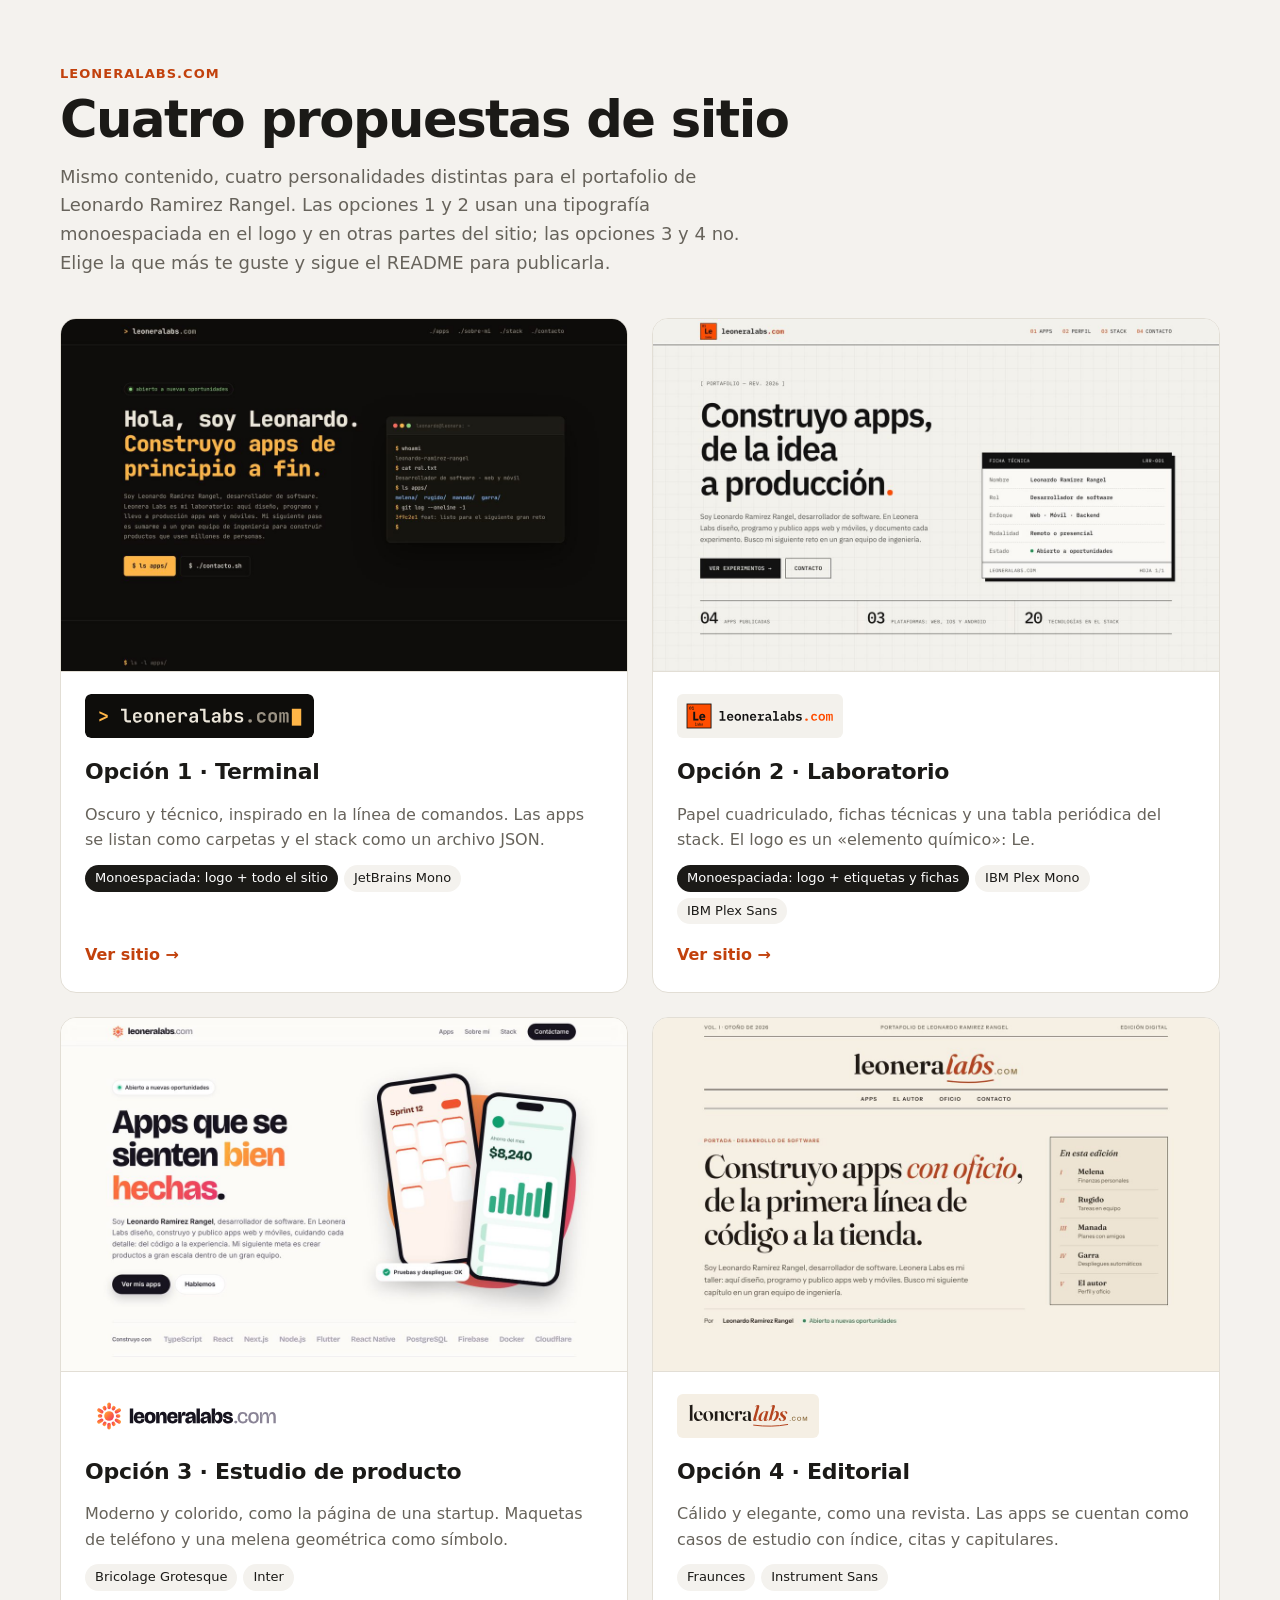
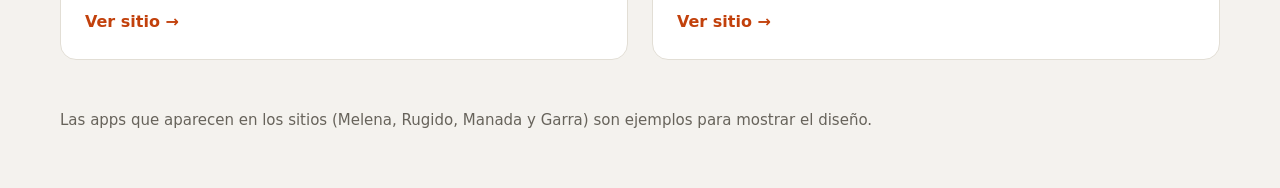
==== index.html @ 11ea3f3c "Agrega cuatro propuestas de sitio para leoneralabs.com Cuatro sitios estáticos (HTML + CSS) con el m" ====
<!doctype html>
<html lang="es">
<head>
  <meta charset="utf-8">
  <meta name="viewport" content="width=device-width, initial-scale=1">
  <title>leoneralabs.com · 4 propuestas de sitio</title>
  <meta name="description" content="Cuatro propuestas de diseño para el sitio de Leonardo Ramirez Rangel.">
  <!-- Página solo para revisar las opciones: que no aparezca en buscadores. -->
  <meta name="robots" content="noindex">
  <link rel="icon" href="opcion-3-estudio/favicon.svg" type="image/svg+xml">
  <style>
    :root {
      --bg: #f4f2ee;
      --card: #ffffff;
      --text: #1b1a17;
      --muted: #67635b;
      --line: #e2ded5;
      --accent: #c2410c;
    }

    * {
      box-sizing: border-box;
    }

    body {
      margin: 0;
      background: var(--bg);
      color: var(--text);
      font: 16px/1.6 system-ui, -apple-system, "Segoe UI", Roboto, sans-serif;
    }

    .wrap {
      width: min(100% - 32px, 1160px);
      margin-inline: auto;
    }

    header {
      padding: 64px 0 40px;
    }

    .kicker {
      margin: 0 0 8px;
      font-size: 13px;
      font-weight: 600;
      letter-spacing: 0.08em;
      text-transform: uppercase;
      color: var(--accent);
    }

    h1 {
      margin: 0;
      font-size: clamp(2rem, 5vw, 3.2rem);
      line-height: 1.05;
      letter-spacing: -0.03em;
    }

    .intro {
      max-width: 62ch;
      margin: 16px 0 0;
      color: var(--muted);
      font-size: 18px;
    }

    .grid {
      display: grid;
      grid-template-columns: repeat(2, 1fr);
      gap: 24px;
      padding-bottom: 48px;
    }

    .option {
      display: flex;
      flex-direction: column;
      border: 1px solid var(--line);
      border-radius: 16px;
      background: var(--card);
      overflow: hidden;
      text-decoration: none;
      color: inherit;
      transition: transform 0.2s, box-shadow 0.2s;
    }

    .option:hover {
      transform: translateY(-3px);
      box-shadow: 0 20px 40px rgba(27, 26, 23, 0.1);
    }

    .option:focus-visible {
      outline: 3px solid var(--accent);
      outline-offset: 3px;
    }

    .option img.preview {
      display: block;
      width: 100%;
      height: auto;
      aspect-ratio: 16 / 10;
      object-fit: cover;
      border-bottom: 1px solid var(--line);
    }

    .option__body {
      display: flex;
      flex-direction: column;
      gap: 12px;
      flex: 1;
      padding: 22px 24px 24px;
    }

    .option__logo {
      height: 44px;
      width: auto;
      align-self: flex-start;
      border-radius: 6px;
    }

    .option h2 {
      margin: 4px 0 0;
      font-size: 22px;
      letter-spacing: -0.01em;
    }

    .option p {
      margin: 0;
      color: var(--muted);
    }

    .tags {
      display: flex;
      flex-wrap: wrap;
      gap: 6px;
      margin: 0;
      padding: 0;
      list-style: none;
    }

    .tags li {
      padding: 3px 10px;
      border-radius: 999px;
      background: var(--bg);
      font-size: 13px;
    }

    .tags .mono {
      background: #1b1a17;
      color: #fff;
    }

    .go {
      margin-top: auto;
      padding-top: 6px;
      font-weight: 600;
      color: var(--accent);
    }

    footer {
      padding: 0 0 56px;
      color: var(--muted);
      font-size: 15px;
    }

    @media (max-width: 760px) {
      .grid {
        grid-template-columns: 1fr;
      }
    }
  </style>
</head>
<body>
  <header class="wrap">
    <p class="kicker">leoneralabs.com</p>
    <h1>Cuatro propuestas de sitio</h1>
    <p class="intro">
      Mismo contenido, cuatro personalidades distintas para el portafolio de Leonardo Ramirez Rangel.
      Las opciones 1 y 2 usan una tipografía monoespaciada en el logo y en otras partes del sitio;
      las opciones 3 y 4 no. Elige la que más te guste y sigue el README para publicarla.
    </p>
  </header>

  <main class="wrap grid">
    <a class="option" href="opcion-1-terminal/">
      <img class="preview" src="previews/opcion-1.jpg" alt="Vista previa de la opción 1: sitio oscuro estilo terminal" width="1200" height="750" loading="lazy">
      <div class="option__body">
        <img class="option__logo" src="opcion-1-terminal/logo.svg" alt="Logo de la opción 1">
        <h2>Opción 1 · Terminal</h2>
        <p>Oscuro y técnico, inspirado en la línea de comandos. Las apps se listan como carpetas y el stack como un archivo JSON.</p>
        <ul class="tags"><li class="mono">Monoespaciada: logo + todo el sitio</li><li>JetBrains Mono</li></ul>
        <span class="go">Ver sitio →</span>
      </div>
    </a>

    <a class="option" href="opcion-2-laboratorio/">
      <img class="preview" src="previews/opcion-2.jpg" alt="Vista previa de la opción 2: sitio claro estilo laboratorio" width="1200" height="750" loading="lazy">
      <div class="option__body">
        <img class="option__logo" src="opcion-2-laboratorio/logo.svg" alt="Logo de la opción 2">
        <h2>Opción 2 · Laboratorio</h2>
        <p>Papel cuadriculado, fichas técnicas y una tabla periódica del stack. El logo es un «elemento químico»: Le.</p>
        <ul class="tags"><li class="mono">Monoespaciada: logo + etiquetas y fichas</li><li>IBM Plex Mono</li><li>IBM Plex Sans</li></ul>
        <span class="go">Ver sitio →</span>
      </div>
    </a>

    <a class="option" href="opcion-3-estudio/">
      <img class="preview" src="previews/opcion-3.jpg" alt="Vista previa de la opción 3: sitio de estudio de producto con teléfonos" width="1200" height="750" loading="lazy">
      <div class="option__body">
        <img class="option__logo" src="opcion-3-estudio/logo.svg" alt="Logo de la opción 3">
        <h2>Opción 3 · Estudio de producto</h2>
        <p>Moderno y colorido, como la página de una startup. Maquetas de teléfono y una melena geométrica como símbolo.</p>
        <ul class="tags"><li>Bricolage Grotesque</li><li>Inter</li></ul>
        <span class="go">Ver sitio →</span>
      </div>
    </a>

    <a class="option" href="opcion-4-editorial/">
      <img class="preview" src="previews/opcion-4.jpg" alt="Vista previa de la opción 4: sitio editorial estilo revista" width="1200" height="750" loading="lazy">
      <div class="option__body">
        <img class="option__logo" src="opcion-4-editorial/logo.svg" alt="Logo de la opción 4">
        <h2>Opción 4 · Editorial</h2>
        <p>Cálido y elegante, como una revista. Las apps se cuentan como casos de estudio con índice, citas y capitulares.</p>
        <ul class="tags"><li>Fraunces</li><li>Instrument Sans</li></ul>
        <span class="go">Ver sitio →</span>
      </div>
    </a>
  </main>

  <footer class="wrap">
    Las apps que aparecen en los sitios (Melena, Rugido, Manada y Garra) son ejemplos para mostrar el diseño.
  </footer>
</body>
</html>
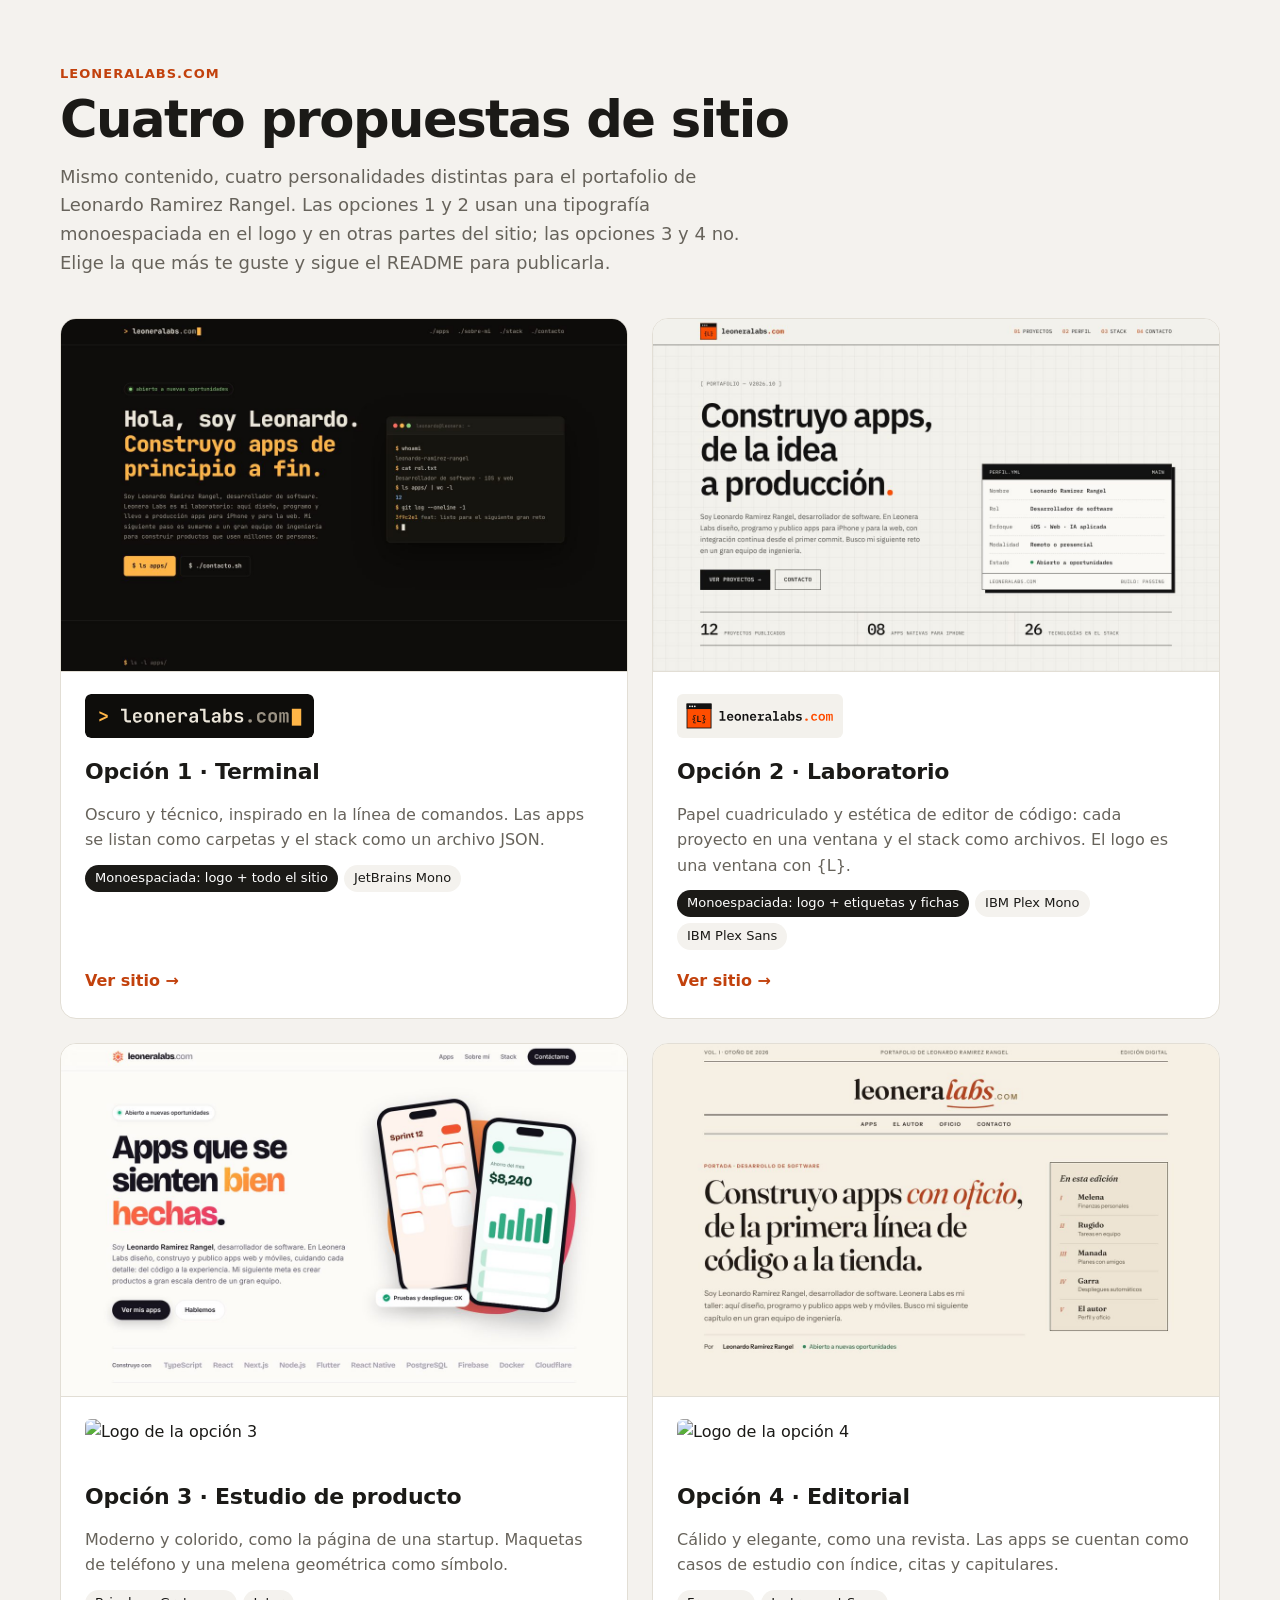
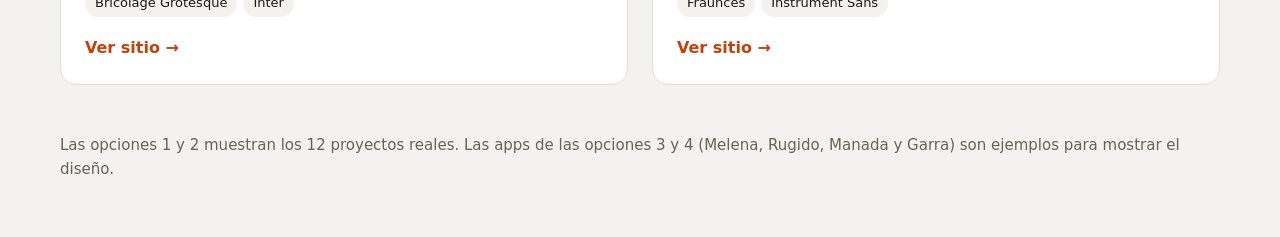
==== commit 3e0dc762: "Agrega los 12 proyectos publicados a las opciones 1 y 2 Reemplaza las apps de ejemplo de las opcione" ====
--- a/index.html
+++ b/index.html
@@ -190,11 +190,11 @@
     </a>
 
     <a class="option" href="opcion-2-laboratorio/">
-      <img class="preview" src="previews/opcion-2.jpg" alt="Vista previa de la opción 2: sitio claro estilo laboratorio" width="1200" height="750" loading="lazy">
+      <img class="preview" src="previews/opcion-2.jpg" alt="Vista previa de la opción 2: sitio claro estilo laboratorio de software" width="1200" height="750" loading="lazy">
       <div class="option__body">
         <img class="option__logo" src="opcion-2-laboratorio/logo.svg" alt="Logo de la opción 2">
         <h2>Opción 2 · Laboratorio</h2>
-        <p>Papel cuadriculado, fichas técnicas y una tabla periódica del stack. El logo es un «elemento químico»: Le.</p>
+        <p>Papel cuadriculado y estética de editor de código: cada proyecto en una ventana y el stack como archivos. El logo es una ventana con {L}.</p>
         <ul class="tags"><li class="mono">Monoespaciada: logo + etiquetas y fichas</li><li>IBM Plex Mono</li><li>IBM Plex Sans</li></ul>
         <span class="go">Ver sitio →</span>
       </div>
@@ -224,7 +224,7 @@
   </main>
 
   <footer class="wrap">
-    Las apps que aparecen en los sitios (Melena, Rugido, Manada y Garra) son ejemplos para mostrar el diseño.
+    Las opciones 1 y 2 muestran los 12 proyectos reales. Las apps de las opciones 3 y 4 (Melena, Rugido, Manada y Garra) son ejemplos para mostrar el diseño.
   </footer>
 </body>
 </html>
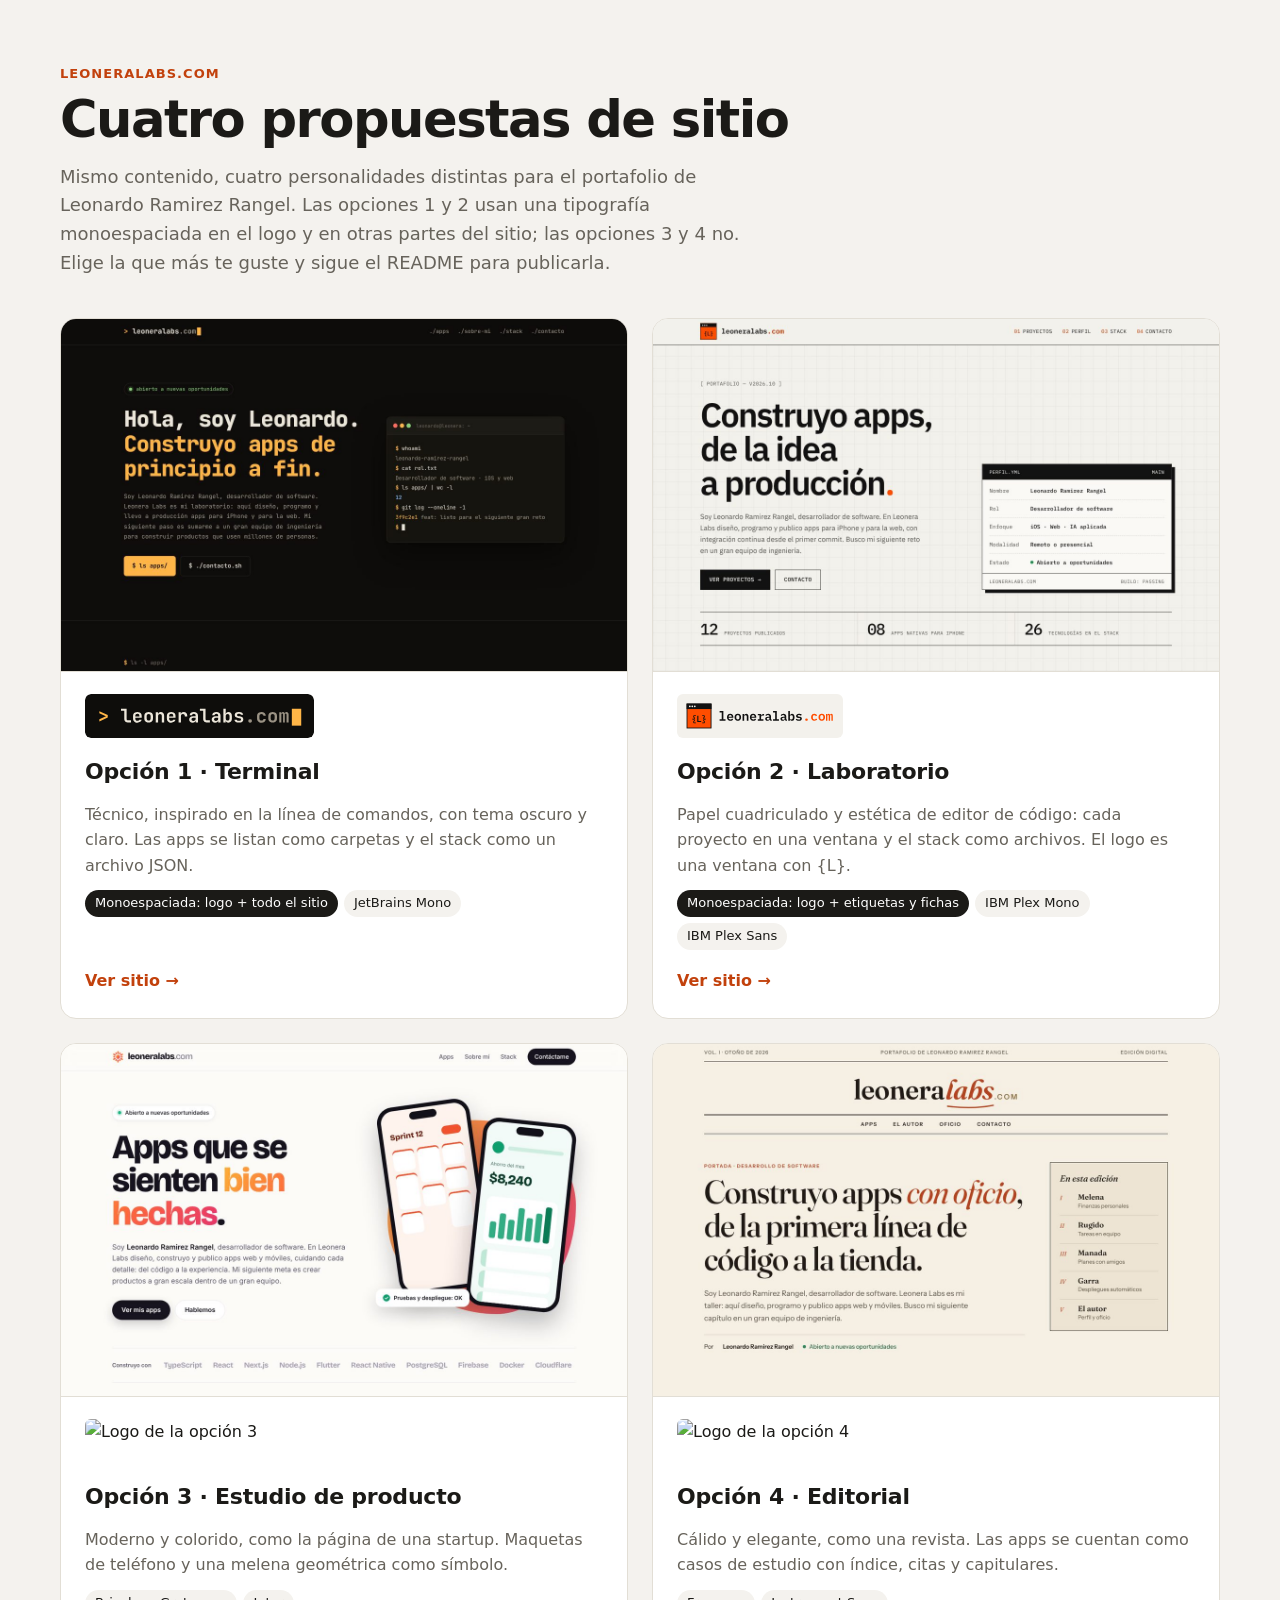
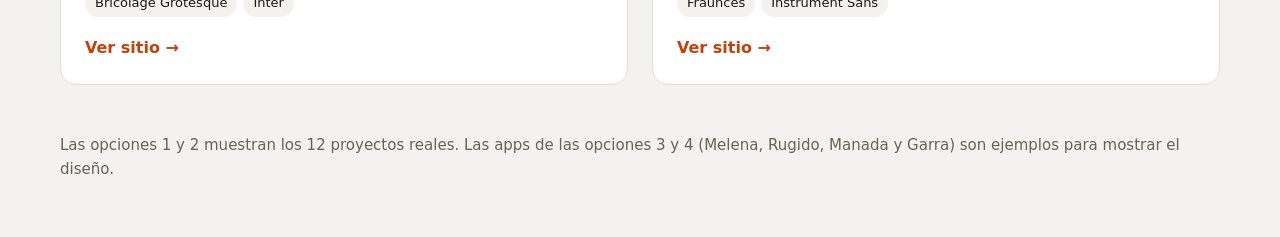
==== commit 53f240d3: "Agrega tema claro a la opción 1 (Terminal) El tema sigue al del sistema por defecto y un botón en la" ====
--- a/index.html
+++ b/index.html
@@ -179,11 +179,11 @@
 
   <main class="wrap grid">
     <a class="option" href="opcion-1-terminal/">
-      <img class="preview" src="previews/opcion-1.jpg" alt="Vista previa de la opción 1: sitio oscuro estilo terminal" width="1200" height="750" loading="lazy">
+      <img class="preview" src="previews/opcion-1.jpg" alt="Vista previa de la opción 1: sitio estilo terminal en tema oscuro" width="1200" height="750" loading="lazy">
       <div class="option__body">
         <img class="option__logo" src="opcion-1-terminal/logo.svg" alt="Logo de la opción 1">
         <h2>Opción 1 · Terminal</h2>
-        <p>Oscuro y técnico, inspirado en la línea de comandos. Las apps se listan como carpetas y el stack como un archivo JSON.</p>
+        <p>Técnico, inspirado en la línea de comandos, con tema oscuro y claro. Las apps se listan como carpetas y el stack como un archivo JSON.</p>
         <ul class="tags"><li class="mono">Monoespaciada: logo + todo el sitio</li><li>JetBrains Mono</li></ul>
         <span class="go">Ver sitio →</span>
       </div>
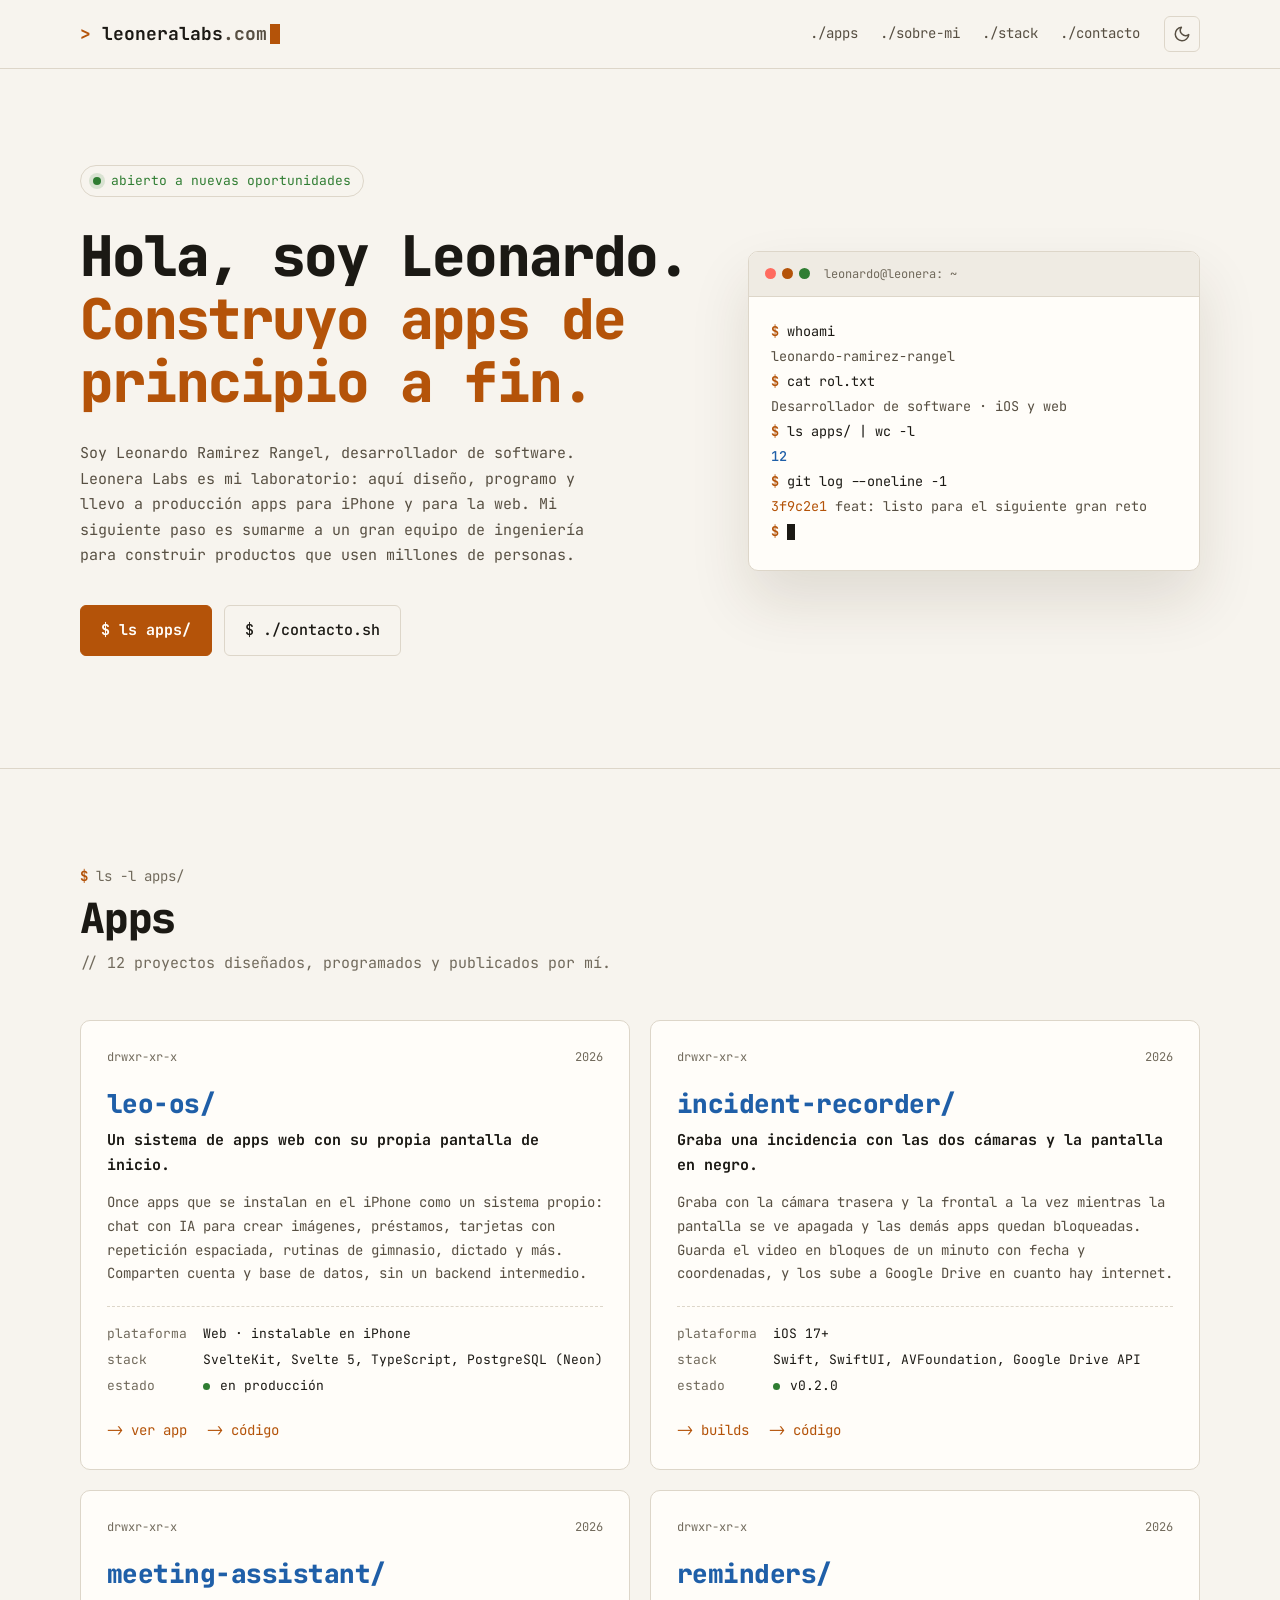
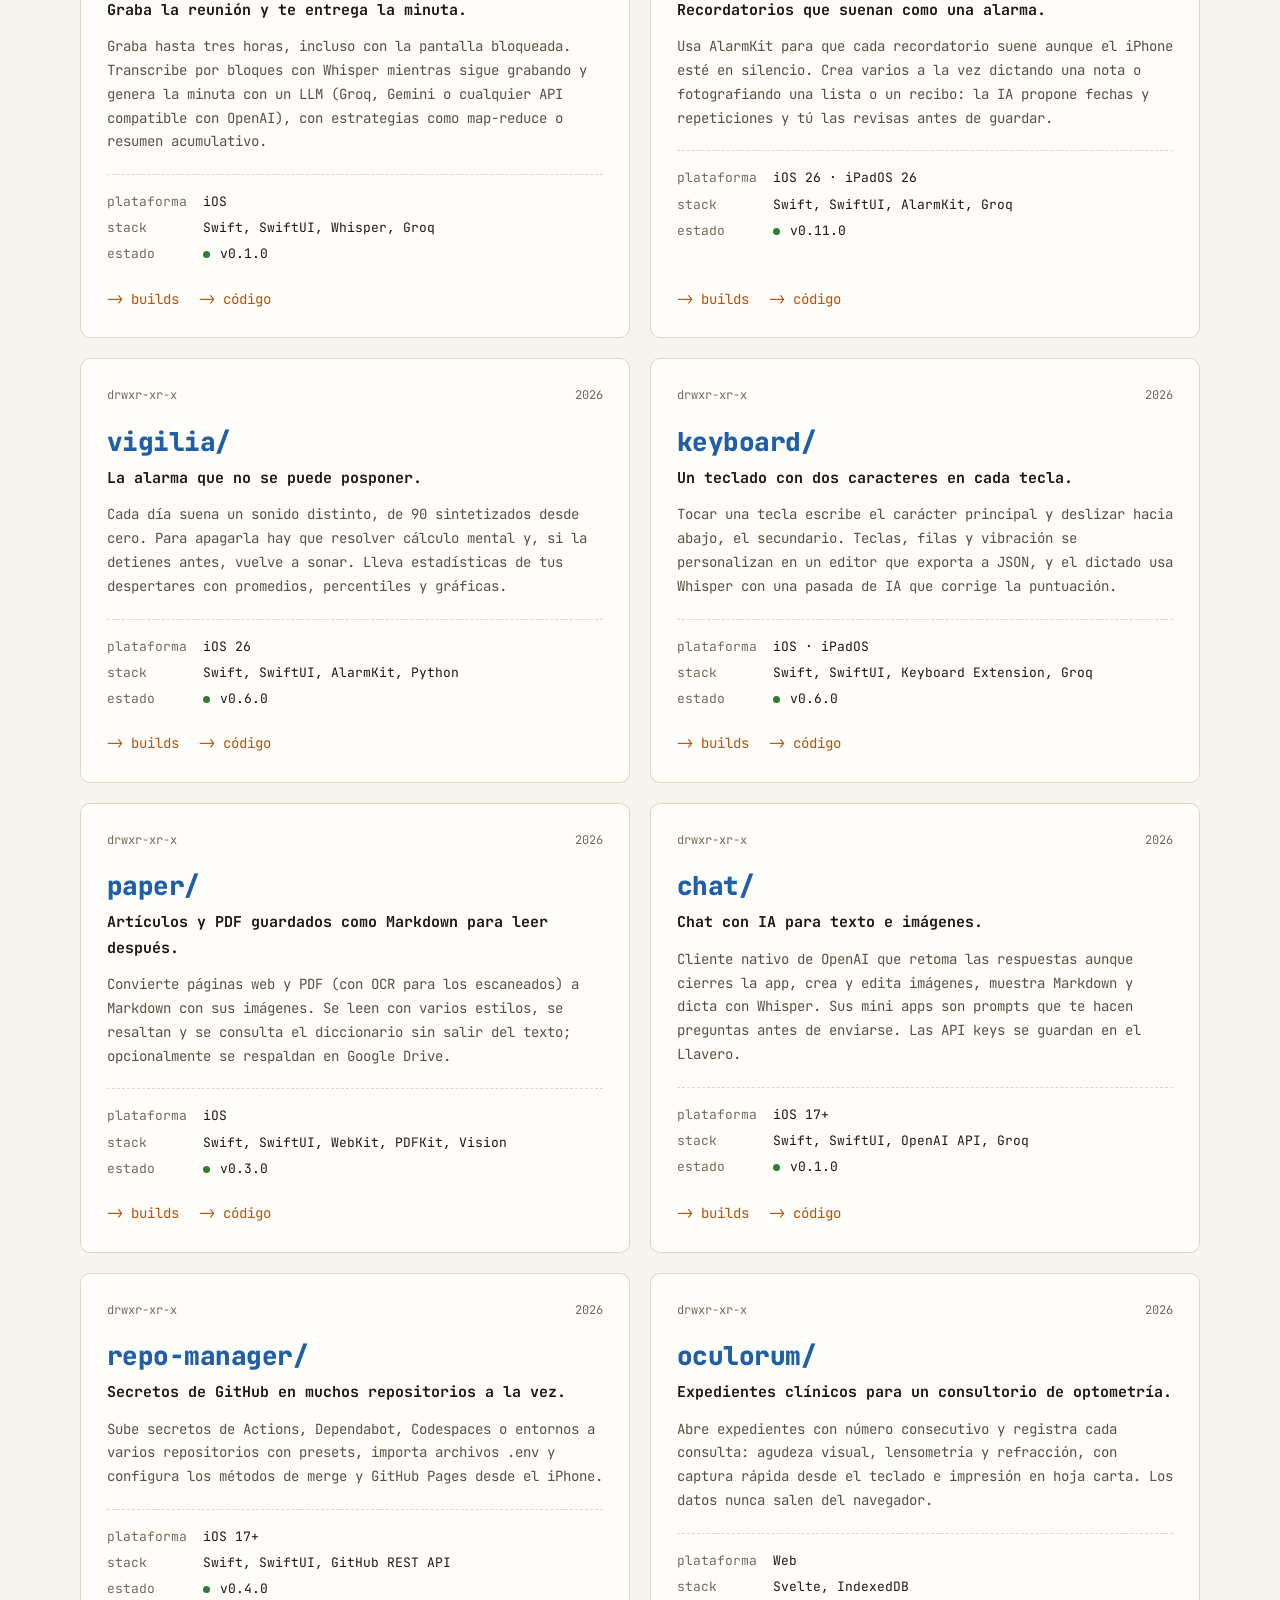
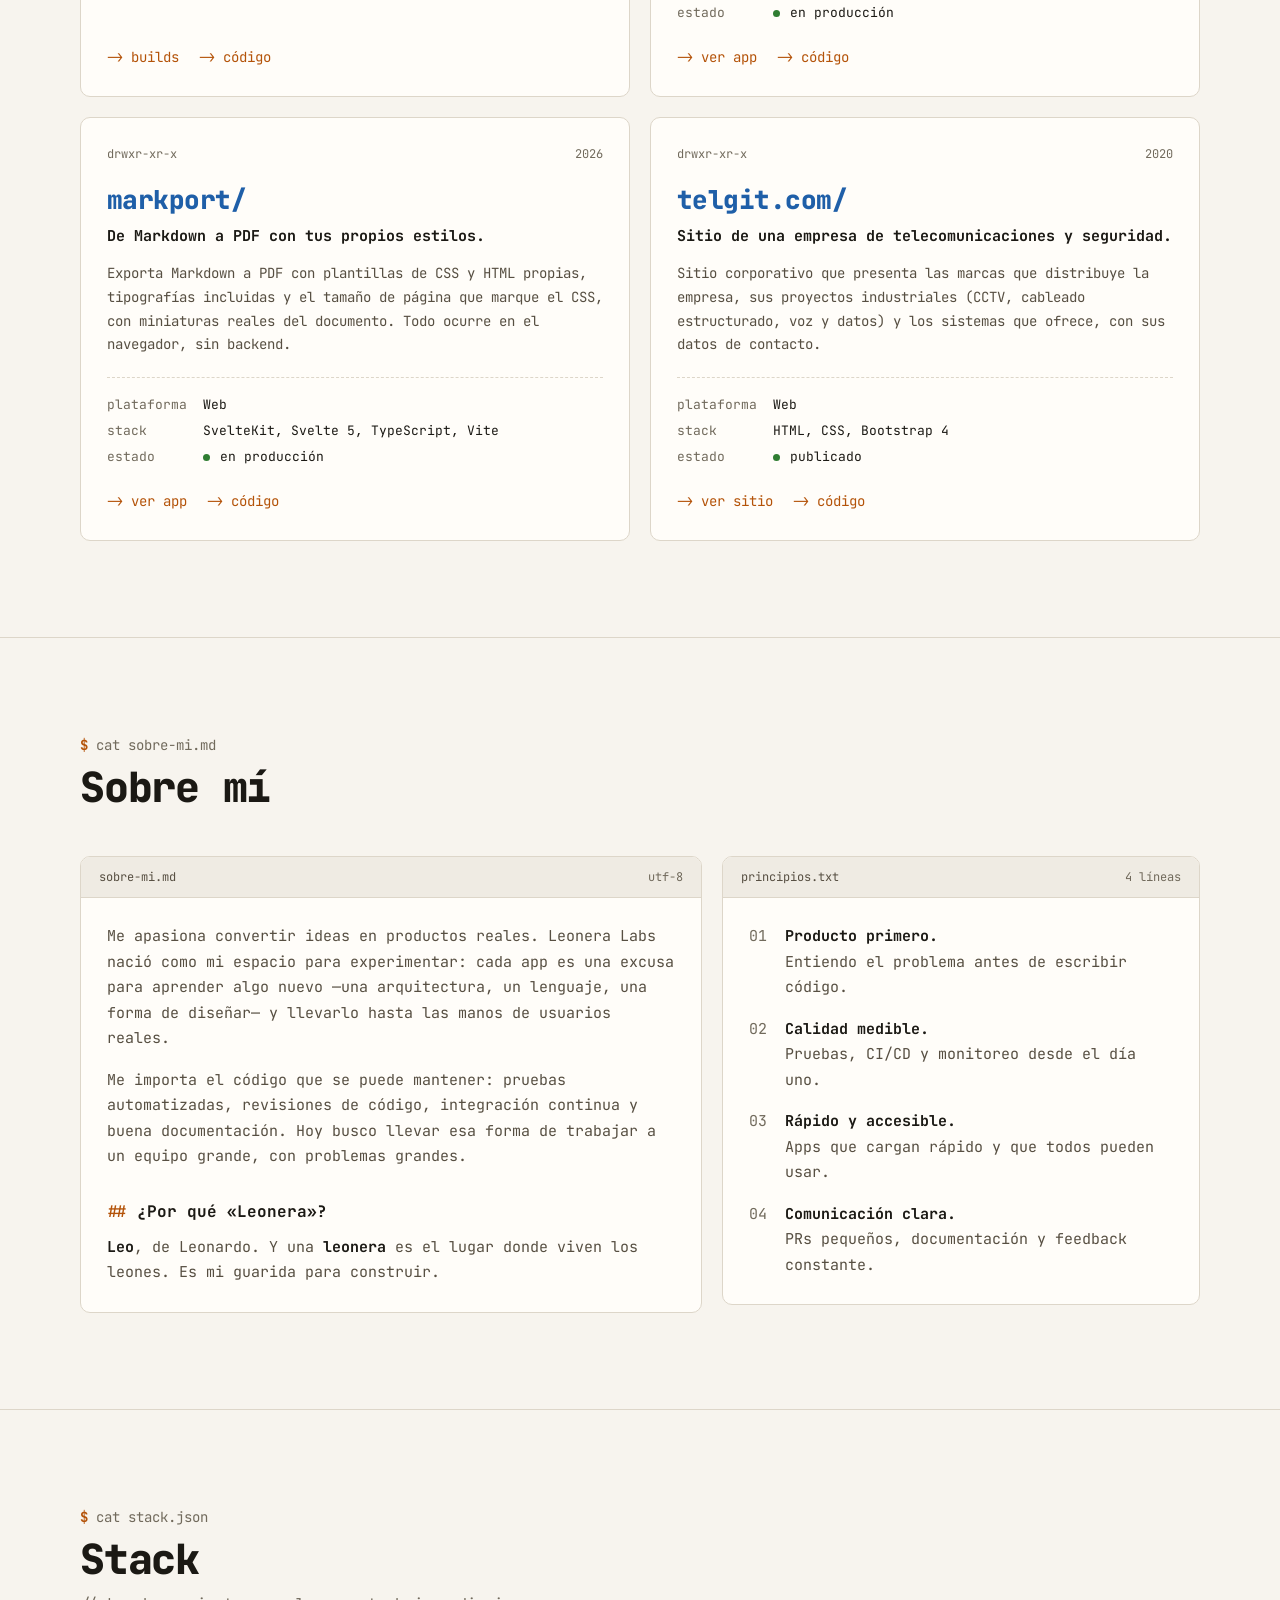
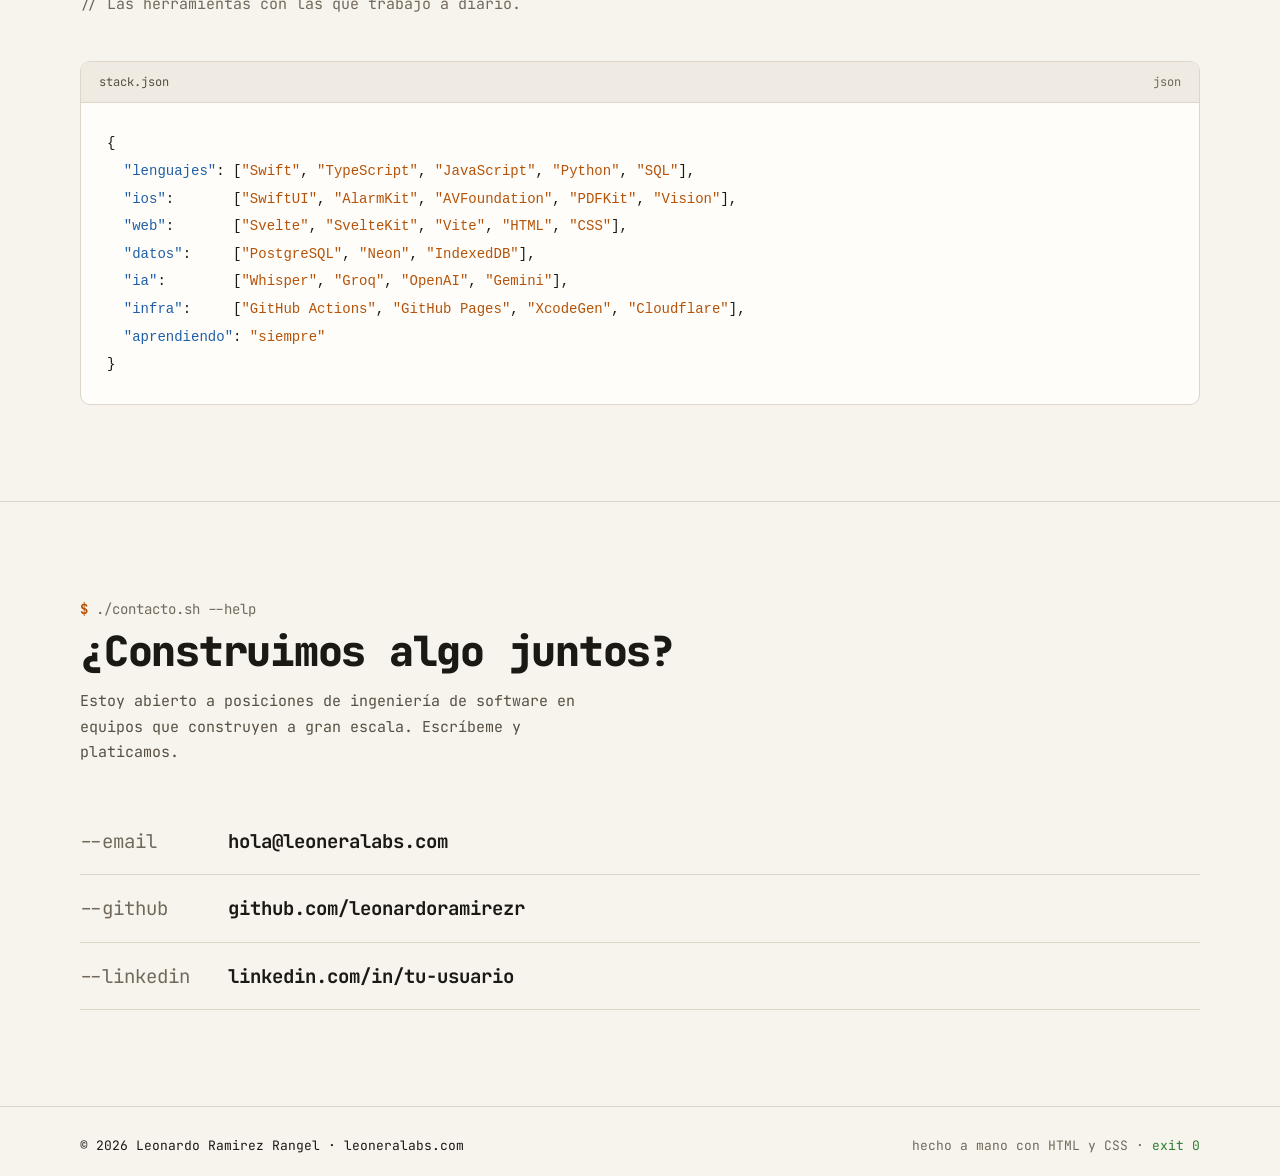
==== commit 6302fe32: "Pone la opción 1 (Terminal) como sitio principal - index.html, styles.css, logo.svg y favicon.svg ah" ====
--- a/index.html
+++ b/index.html
@@ -3,228 +3,401 @@
 <head>
   <meta charset="utf-8">
   <meta name="viewport" content="width=device-width, initial-scale=1">
-  <title>leoneralabs.com · 4 propuestas de sitio</title>
-  <meta name="description" content="Cuatro propuestas de diseño para el sitio de Leonardo Ramirez Rangel.">
-  <!-- Página solo para revisar las opciones: que no aparezca en buscadores. -->
-  <meta name="robots" content="noindex">
-  <link rel="icon" href="opcion-3-estudio/favicon.svg" type="image/svg+xml">
-  <style>
-    :root {
-      --bg: #f4f2ee;
-      --card: #ffffff;
-      --text: #1b1a17;
-      --muted: #67635b;
-      --line: #e2ded5;
-      --accent: #c2410c;
-    }
-
-    * {
-      box-sizing: border-box;
-    }
-
-    body {
-      margin: 0;
-      background: var(--bg);
-      color: var(--text);
-      font: 16px/1.6 system-ui, -apple-system, "Segoe UI", Roboto, sans-serif;
-    }
-
-    .wrap {
-      width: min(100% - 32px, 1160px);
-      margin-inline: auto;
-    }
-
-    header {
-      padding: 64px 0 40px;
-    }
-
-    .kicker {
-      margin: 0 0 8px;
-      font-size: 13px;
-      font-weight: 600;
-      letter-spacing: 0.08em;
-      text-transform: uppercase;
-      color: var(--accent);
-    }
-
-    h1 {
-      margin: 0;
-      font-size: clamp(2rem, 5vw, 3.2rem);
-      line-height: 1.05;
-      letter-spacing: -0.03em;
-    }
-
-    .intro {
-      max-width: 62ch;
-      margin: 16px 0 0;
-      color: var(--muted);
-      font-size: 18px;
-    }
-
-    .grid {
-      display: grid;
-      grid-template-columns: repeat(2, 1fr);
-      gap: 24px;
-      padding-bottom: 48px;
-    }
-
-    .option {
-      display: flex;
-      flex-direction: column;
-      border: 1px solid var(--line);
-      border-radius: 16px;
-      background: var(--card);
-      overflow: hidden;
-      text-decoration: none;
-      color: inherit;
-      transition: transform 0.2s, box-shadow 0.2s;
-    }
-
-    .option:hover {
-      transform: translateY(-3px);
-      box-shadow: 0 20px 40px rgba(27, 26, 23, 0.1);
-    }
-
-    .option:focus-visible {
-      outline: 3px solid var(--accent);
-      outline-offset: 3px;
-    }
-
-    .option img.preview {
-      display: block;
-      width: 100%;
-      height: auto;
-      aspect-ratio: 16 / 10;
-      object-fit: cover;
-      border-bottom: 1px solid var(--line);
-    }
-
-    .option__body {
-      display: flex;
-      flex-direction: column;
-      gap: 12px;
-      flex: 1;
-      padding: 22px 24px 24px;
-    }
-
-    .option__logo {
-      height: 44px;
-      width: auto;
-      align-self: flex-start;
-      border-radius: 6px;
-    }
-
-    .option h2 {
-      margin: 4px 0 0;
-      font-size: 22px;
-      letter-spacing: -0.01em;
-    }
-
-    .option p {
-      margin: 0;
-      color: var(--muted);
-    }
-
-    .tags {
-      display: flex;
-      flex-wrap: wrap;
-      gap: 6px;
-      margin: 0;
-      padding: 0;
-      list-style: none;
-    }
-
-    .tags li {
-      padding: 3px 10px;
-      border-radius: 999px;
-      background: var(--bg);
-      font-size: 13px;
-    }
-
-    .tags .mono {
-      background: #1b1a17;
-      color: #fff;
-    }
-
-    .go {
-      margin-top: auto;
-      padding-top: 6px;
-      font-weight: 600;
-      color: var(--accent);
-    }
-
-    footer {
-      padding: 0 0 56px;
-      color: var(--muted);
-      font-size: 15px;
-    }
-
-    @media (max-width: 760px) {
-      .grid {
-        grid-template-columns: 1fr;
-      }
-    }
-  </style>
+  <title>Leonardo Ramirez Rangel · Desarrollador de software | leoneralabs.com</title>
+  <meta name="description" content="Portafolio de Leonardo Ramirez Rangel, desarrollador de software. Apps para iPhone y web diseñadas, programadas y publicadas en Leonera Labs.">
+  <meta name="author" content="Leonardo Ramirez Rangel">
+  <meta name="theme-color" content="#0e0d0b">
+  <link rel="canonical" href="https://leoneralabs.com/">
+  <meta property="og:type" content="website">
+  <meta property="og:url" content="https://leoneralabs.com/">
+  <meta property="og:title" content="Leonardo Ramirez Rangel · Desarrollador de software">
+  <meta property="og:description" content="Apps para iPhone y web diseñadas, programadas y publicadas en Leonera Labs.">
+  <link rel="icon" href="favicon.svg" type="image/svg+xml">
+  <link rel="preconnect" href="https://fonts.googleapis.com">
+  <link rel="preconnect" href="https://fonts.gstatic.com" crossorigin>
+  <link rel="stylesheet" href="https://fonts.googleapis.com/css2?family=JetBrains+Mono:wght@400;500;700;800&display=swap">
+  <link rel="stylesheet" href="styles.css">
+  <script>
+    // Aplica el tema elegido antes de pintar la página para que no parpadee.
+    try {
+      var tema = localStorage.getItem("tema");
+      if (tema === "light" || tema === "dark") document.documentElement.dataset.theme = tema;
+    } catch (e) {}
+  </script>
+  <script type="application/ld+json">
+  {
+    "@context": "https://schema.org",
+    "@type": "Person",
+    "name": "Leonardo Ramirez Rangel",
+    "jobTitle": "Desarrollador de software",
+    "url": "https://leoneralabs.com/",
+    "sameAs": ["https://github.com/leonardoramirezr"]
+  }
+  </script>
 </head>
 <body>
-  <header class="wrap">
-    <p class="kicker">leoneralabs.com</p>
-    <h1>Cuatro propuestas de sitio</h1>
-    <p class="intro">
-      Mismo contenido, cuatro personalidades distintas para el portafolio de Leonardo Ramirez Rangel.
-      Las opciones 1 y 2 usan una tipografía monoespaciada en el logo y en otras partes del sitio;
-      las opciones 3 y 4 no. Elige la que más te guste y sigue el README para publicarla.
-    </p>
+  <a class="skip" href="#contenido">Saltar al contenido</a>
+
+  <header class="topbar">
+    <div class="wrap topbar__inner">
+      <a class="logo" href="#top" aria-label="leoneralabs.com, inicio">
+        <span class="logo__prompt" aria-hidden="true">&gt;</span>
+        <span>leoneralabs</span><span class="logo__tld">.com</span>
+        <span class="logo__cursor" aria-hidden="true"></span>
+      </a>
+      <nav class="nav" aria-label="Principal">
+        <a href="#apps">./apps</a>
+        <a href="#sobre-mi">./sobre-mi</a>
+        <a href="#stack">./stack</a>
+        <a href="#contacto">./contacto</a>
+      </nav>
+      <button class="theme-toggle" type="button" aria-label="Cambiar tema" hidden>
+        <svg class="theme-toggle__sun" width="18" height="18" viewBox="0 0 24 24" fill="none" stroke="currentColor" stroke-width="2" stroke-linecap="round" aria-hidden="true"><circle cx="12" cy="12" r="4"/><path d="M12 2v2M12 20v2M4.93 4.93l1.41 1.41M17.66 17.66l1.41 1.41M2 12h2M20 12h2M4.93 19.07l1.41-1.41M17.66 6.34l1.41-1.41"/></svg>
+        <svg class="theme-toggle__moon" width="18" height="18" viewBox="0 0 24 24" fill="none" stroke="currentColor" stroke-width="2" stroke-linecap="round" stroke-linejoin="round" aria-hidden="true"><path d="M21 12.79A9 9 0 1 1 11.21 3 7 7 0 0 0 21 12.79z"/></svg>
+      </button>
+    </div>
   </header>
 
-  <main class="wrap grid">
-    <a class="option" href="opcion-1-terminal/">
-      <img class="preview" src="previews/opcion-1.jpg" alt="Vista previa de la opción 1: sitio estilo terminal en tema oscuro" width="1200" height="750" loading="lazy">
-      <div class="option__body">
-        <img class="option__logo" src="opcion-1-terminal/logo.svg" alt="Logo de la opción 1">
-        <h2>Opción 1 · Terminal</h2>
-        <p>Técnico, inspirado en la línea de comandos, con tema oscuro y claro. Las apps se listan como carpetas y el stack como un archivo JSON.</p>
-        <ul class="tags"><li class="mono">Monoespaciada: logo + todo el sitio</li><li>JetBrains Mono</li></ul>
-        <span class="go">Ver sitio →</span>
-      </div>
-    </a>
-
-    <a class="option" href="opcion-2-laboratorio/">
-      <img class="preview" src="previews/opcion-2.jpg" alt="Vista previa de la opción 2: sitio claro estilo laboratorio de software" width="1200" height="750" loading="lazy">
-      <div class="option__body">
-        <img class="option__logo" src="opcion-2-laboratorio/logo.svg" alt="Logo de la opción 2">
-        <h2>Opción 2 · Laboratorio</h2>
-        <p>Papel cuadriculado y estética de editor de código: cada proyecto en una ventana y el stack como archivos. El logo es una ventana con {L}.</p>
-        <ul class="tags"><li class="mono">Monoespaciada: logo + etiquetas y fichas</li><li>IBM Plex Mono</li><li>IBM Plex Sans</li></ul>
-        <span class="go">Ver sitio →</span>
-      </div>
-    </a>
-
-    <a class="option" href="opcion-3-estudio/">
-      <img class="preview" src="previews/opcion-3.jpg" alt="Vista previa de la opción 3: sitio de estudio de producto con teléfonos" width="1200" height="750" loading="lazy">
-      <div class="option__body">
-        <img class="option__logo" src="opcion-3-estudio/logo.svg" alt="Logo de la opción 3">
-        <h2>Opción 3 · Estudio de producto</h2>
-        <p>Moderno y colorido, como la página de una startup. Maquetas de teléfono y una melena geométrica como símbolo.</p>
-        <ul class="tags"><li>Bricolage Grotesque</li><li>Inter</li></ul>
-        <span class="go">Ver sitio →</span>
-      </div>
-    </a>
-
-    <a class="option" href="opcion-4-editorial/">
-      <img class="preview" src="previews/opcion-4.jpg" alt="Vista previa de la opción 4: sitio editorial estilo revista" width="1200" height="750" loading="lazy">
-      <div class="option__body">
-        <img class="option__logo" src="opcion-4-editorial/logo.svg" alt="Logo de la opción 4">
-        <h2>Opción 4 · Editorial</h2>
-        <p>Cálido y elegante, como una revista. Las apps se cuentan como casos de estudio con índice, citas y capitulares.</p>
-        <ul class="tags"><li>Fraunces</li><li>Instrument Sans</li></ul>
-        <span class="go">Ver sitio →</span>
-      </div>
-    </a>
+  <main id="contenido">
+    <section class="hero wrap" id="top">
+      <div class="hero__text">
+        <p class="status"><span class="dot" aria-hidden="true"></span>abierto a nuevas oportunidades</p>
+        <h1 class="hero__title">Hola, soy Leonardo.<br><span class="hl">Construyo apps de principio a fin.</span></h1>
+        <p class="hero__lead">
+          Soy Leonardo Ramirez Rangel, desarrollador de software. Leonera Labs es mi laboratorio:
+          aquí diseño, programo y llevo a producción apps para iPhone y para la web. Mi siguiente paso es sumarme a
+          un gran equipo de ingeniería para construir productos que usen millones de personas.
+        </p>
+        <div class="actions">
+          <a class="btn btn--primary" href="#apps">$ ls apps/</a>
+          <a class="btn" href="#contacto">$ ./contacto.sh</a>
+        </div>
+      </div>
+
+      <div class="term" aria-label="Terminal de presentación">
+        <div class="term__bar">
+          <span class="term__dots" aria-hidden="true"><i></i><i></i><i></i></span>
+          <span class="term__title">leonardo@leonera: ~</span>
+        </div>
+        <pre class="term__body"><span class="line" style="--i:0"><span class="ps">$</span> whoami</span>
+<span class="line out" style="--i:1">leonardo-ramirez-rangel</span>
+<span class="line" style="--i:2"><span class="ps">$</span> cat rol.txt</span>
+<span class="line out" style="--i:3">Desarrollador de software · iOS y web</span>
+<span class="line" style="--i:4"><span class="ps">$</span> ls apps/ | wc -l</span>
+<span class="line out" style="--i:5"><b>12</b></span>
+<span class="line" style="--i:6"><span class="ps">$</span> git log --oneline -1</span>
+<span class="line out" style="--i:7"><span class="hash">3f9c2e1</span> feat: listo para el siguiente gran reto</span>
+<span class="line" style="--i:8"><span class="ps">$</span> <span class="caret" aria-hidden="true"></span></span></pre>
+      </div>
+    </section>
+
+    <!-- Proyectos publicados en https://leonardoramirezr.github.io/home/ -->
+    <section class="section" id="apps">
+      <div class="wrap">
+        <header class="section__head">
+          <p class="cmd" aria-hidden="true"><span class="ps">$</span> ls -l apps/</p>
+          <h2 class="section__title">Apps</h2>
+          <p class="comment">// 12 proyectos diseñados, programados y publicados por mí.</p>
+        </header>
+
+        <div class="apps">
+          <article class="app">
+            <div class="app__top"><span>drwxr-xr-x</span><span>2026</span></div>
+            <h3 class="app__name">leo-os/</h3>
+            <p class="app__tagline">Un sistema de apps web con su propia pantalla de inicio.</p>
+            <p class="app__desc">Once apps que se instalan en el iPhone como un sistema propio: chat con IA para crear imágenes, préstamos, tarjetas con repetición espaciada, rutinas de gimnasio, dictado y más. Comparten cuenta y base de datos, sin un backend intermedio.</p>
+            <dl class="app__meta">
+              <div><dt>plataforma</dt><dd>Web · instalable en iPhone</dd></div>
+              <div><dt>stack</dt><dd>SvelteKit, Svelte 5, TypeScript, PostgreSQL (Neon)</dd></div>
+              <div><dt>estado</dt><dd><span class="dot" aria-hidden="true"></span>en producción</dd></div>
+            </dl>
+            <p class="app__links"><a href="https://leo-os.is-cool.dev/">-&gt; ver app</a><a href="https://github.com/leonardoramirezr/leo-os">-&gt; código</a></p>
+          </article>
+
+          <article class="app">
+            <div class="app__top"><span>drwxr-xr-x</span><span>2026</span></div>
+            <h3 class="app__name">incident-recorder/</h3>
+            <p class="app__tagline">Graba una incidencia con las dos cámaras y la pantalla en negro.</p>
+            <p class="app__desc">Graba con la cámara trasera y la frontal a la vez mientras la pantalla se ve apagada y las demás apps quedan bloqueadas. Guarda el video en bloques de un minuto con fecha y coordenadas, y los sube a Google Drive en cuanto hay internet.</p>
+            <dl class="app__meta">
+              <div><dt>plataforma</dt><dd>iOS 17+</dd></div>
+              <div><dt>stack</dt><dd>Swift, SwiftUI, AVFoundation, Google Drive API</dd></div>
+              <div><dt>estado</dt><dd><span class="dot" aria-hidden="true"></span>v0.2.0</dd></div>
+            </dl>
+            <p class="app__links"><a href="https://leonardoramirezr.github.io/iOS-Incident-Recorder-by-Leonera/">-&gt; builds</a><a href="https://github.com/leonardoramirezr/iOS-Incident-Recorder-by-Leonera">-&gt; código</a></p>
+          </article>
+
+          <article class="app">
+            <div class="app__top"><span>drwxr-xr-x</span><span>2026</span></div>
+            <h3 class="app__name">meeting-assistant/</h3>
+            <p class="app__tagline">Graba la reunión y te entrega la minuta.</p>
+            <p class="app__desc">Graba hasta tres horas, incluso con la pantalla bloqueada. Transcribe por bloques con Whisper mientras sigue grabando y genera la minuta con un LLM (Groq, Gemini o cualquier API compatible con OpenAI), con estrategias como map-reduce o resumen acumulativo.</p>
+            <dl class="app__meta">
+              <div><dt>plataforma</dt><dd>iOS</dd></div>
+              <div><dt>stack</dt><dd>Swift, SwiftUI, Whisper, Groq</dd></div>
+              <div><dt>estado</dt><dd><span class="dot" aria-hidden="true"></span>v0.1.0</dd></div>
+            </dl>
+            <p class="app__links"><a href="https://leonardoramirezr.github.io/iOS-Meeting-Assistant-by-Leonera/">-&gt; builds</a><a href="https://github.com/leonardoramirezr/iOS-Meeting-Assistant-by-Leonera">-&gt; código</a></p>
+          </article>
+
+          <article class="app">
+            <div class="app__top"><span>drwxr-xr-x</span><span>2026</span></div>
+            <h3 class="app__name">reminders/</h3>
+            <p class="app__tagline">Recordatorios que suenan como una alarma.</p>
+            <p class="app__desc">Usa AlarmKit para que cada recordatorio suene aunque el iPhone esté en silencio. Crea varios a la vez dictando una nota o fotografiando una lista o un recibo: la IA propone fechas y repeticiones y tú las revisas antes de guardar.</p>
+            <dl class="app__meta">
+              <div><dt>plataforma</dt><dd>iOS 26 · iPadOS 26</dd></div>
+              <div><dt>stack</dt><dd>Swift, SwiftUI, AlarmKit, Groq</dd></div>
+              <div><dt>estado</dt><dd><span class="dot" aria-hidden="true"></span>v0.11.0</dd></div>
+            </dl>
+            <p class="app__links"><a href="https://leonardoramirezr.github.io/iOS-Leonera-Reminders/">-&gt; builds</a><a href="https://github.com/leonardoramirezr/iOS-Leonera-Reminders">-&gt; código</a></p>
+          </article>
+
+          <article class="app">
+            <div class="app__top"><span>drwxr-xr-x</span><span>2026</span></div>
+            <h3 class="app__name">vigilia/</h3>
+            <p class="app__tagline">La alarma que no se puede posponer.</p>
+            <p class="app__desc">Cada día suena un sonido distinto, de 90 sintetizados desde cero. Para apagarla hay que resolver cálculo mental y, si la detienes antes, vuelve a sonar. Lleva estadísticas de tus despertares con promedios, percentiles y gráficas.</p>
+            <dl class="app__meta">
+              <div><dt>plataforma</dt><dd>iOS 26</dd></div>
+              <div><dt>stack</dt><dd>Swift, SwiftUI, AlarmKit, Python</dd></div>
+              <div><dt>estado</dt><dd><span class="dot" aria-hidden="true"></span>v0.6.0</dd></div>
+            </dl>
+            <p class="app__links"><a href="https://leonardoramirezr.github.io/iOS-Leonera-Alarm/">-&gt; builds</a><a href="https://github.com/leonardoramirezr/iOS-Leonera-Alarm">-&gt; código</a></p>
+          </article>
+
+          <article class="app">
+            <div class="app__top"><span>drwxr-xr-x</span><span>2026</span></div>
+            <h3 class="app__name">keyboard/</h3>
+            <p class="app__tagline">Un teclado con dos caracteres en cada tecla.</p>
+            <p class="app__desc">Tocar una tecla escribe el carácter principal y deslizar hacia abajo, el secundario. Teclas, filas y vibración se personalizan en un editor que exporta a JSON, y el dictado usa Whisper con una pasada de IA que corrige la puntuación.</p>
+            <dl class="app__meta">
+              <div><dt>plataforma</dt><dd>iOS · iPadOS</dd></div>
+              <div><dt>stack</dt><dd>Swift, SwiftUI, Keyboard Extension, Groq</dd></div>
+              <div><dt>estado</dt><dd><span class="dot" aria-hidden="true"></span>v0.6.0</dd></div>
+            </dl>
+            <p class="app__links"><a href="https://leonardoramirezr.github.io/iOS-Leonera-Keyboard/">-&gt; builds</a><a href="https://github.com/leonardoramirezr/iOS-Leonera-Keyboard">-&gt; código</a></p>
+          </article>
+
+          <article class="app">
+            <div class="app__top"><span>drwxr-xr-x</span><span>2026</span></div>
+            <h3 class="app__name">paper/</h3>
+            <p class="app__tagline">Artículos y PDF guardados como Markdown para leer después.</p>
+            <p class="app__desc">Convierte páginas web y PDF (con OCR para los escaneados) a Markdown con sus imágenes. Se leen con varios estilos, se resaltan y se consulta el diccionario sin salir del texto; opcionalmente se respaldan en Google Drive.</p>
+            <dl class="app__meta">
+              <div><dt>plataforma</dt><dd>iOS</dd></div>
+              <div><dt>stack</dt><dd>Swift, SwiftUI, WebKit, PDFKit, Vision</dd></div>
+              <div><dt>estado</dt><dd><span class="dot" aria-hidden="true"></span>v0.3.0</dd></div>
+            </dl>
+            <p class="app__links"><a href="https://leonardoramirezr.github.io/iOS-Leonera-Paper/">-&gt; builds</a><a href="https://github.com/leonardoramirezr/iOS-Leonera-Paper">-&gt; código</a></p>
+          </article>
+
+          <article class="app">
+            <div class="app__top"><span>drwxr-xr-x</span><span>2026</span></div>
+            <h3 class="app__name">chat/</h3>
+            <p class="app__tagline">Chat con IA para texto e imágenes.</p>
+            <p class="app__desc">Cliente nativo de OpenAI que retoma las respuestas aunque cierres la app, crea y edita imágenes, muestra Markdown y dicta con Whisper. Sus mini apps son prompts que te hacen preguntas antes de enviarse. Las API keys se guardan en el Llavero.</p>
+            <dl class="app__meta">
+              <div><dt>plataforma</dt><dd>iOS 17+</dd></div>
+              <div><dt>stack</dt><dd>Swift, SwiftUI, OpenAI API, Groq</dd></div>
+              <div><dt>estado</dt><dd><span class="dot" aria-hidden="true"></span>v0.1.0</dd></div>
+            </dl>
+            <p class="app__links"><a href="https://leonardoramirezr.github.io/iOS-Leonera-Chat/">-&gt; builds</a><a href="https://github.com/leonardoramirezr/iOS-Leonera-Chat">-&gt; código</a></p>
+          </article>
+
+          <article class="app">
+            <div class="app__top"><span>drwxr-xr-x</span><span>2026</span></div>
+            <h3 class="app__name">repo-manager/</h3>
+            <p class="app__tagline">Secretos de GitHub en muchos repositorios a la vez.</p>
+            <p class="app__desc">Sube secretos de Actions, Dependabot, Codespaces o entornos a varios repositorios con presets, importa archivos .env y configura los métodos de merge y GitHub Pages desde el iPhone.</p>
+            <dl class="app__meta">
+              <div><dt>plataforma</dt><dd>iOS 17+</dd></div>
+              <div><dt>stack</dt><dd>Swift, SwiftUI, GitHub REST API</dd></div>
+              <div><dt>estado</dt><dd><span class="dot" aria-hidden="true"></span>v0.4.0</dd></div>
+            </dl>
+            <p class="app__links"><a href="https://leonardoramirezr.github.io/iOS-Repo-Manager-by-Leonera/">-&gt; builds</a><a href="https://github.com/leonardoramirezr/iOS-Repo-Manager-by-Leonera">-&gt; código</a></p>
+          </article>
+
+          <article class="app">
+            <div class="app__top"><span>drwxr-xr-x</span><span>2026</span></div>
+            <h3 class="app__name">oculorum/</h3>
+            <p class="app__tagline">Expedientes clínicos para un consultorio de optometría.</p>
+            <p class="app__desc">Abre expedientes con número consecutivo y registra cada consulta: agudeza visual, lensometría y refracción, con captura rápida desde el teclado e impresión en hoja carta. Los datos nunca salen del navegador.</p>
+            <dl class="app__meta">
+              <div><dt>plataforma</dt><dd>Web</dd></div>
+              <div><dt>stack</dt><dd>Svelte, IndexedDB</dd></div>
+              <div><dt>estado</dt><dd><span class="dot" aria-hidden="true"></span>en producción</dd></div>
+            </dl>
+            <p class="app__links"><a href="https://leonardoramirezr.github.io/oculorum-database/">-&gt; ver app</a><a href="https://github.com/leonardoramirezr/oculorum-database">-&gt; código</a></p>
+          </article>
+
+          <article class="app">
+            <div class="app__top"><span>drwxr-xr-x</span><span>2026</span></div>
+            <h3 class="app__name">markport/</h3>
+            <p class="app__tagline">De Markdown a PDF con tus propios estilos.</p>
+            <p class="app__desc">Exporta Markdown a PDF con plantillas de CSS y HTML propias, tipografías incluidas y el tamaño de página que marque el CSS, con miniaturas reales del documento. Todo ocurre en el navegador, sin backend.</p>
+            <dl class="app__meta">
+              <div><dt>plataforma</dt><dd>Web</dd></div>
+              <div><dt>stack</dt><dd>SvelteKit, Svelte 5, TypeScript, Vite</dd></div>
+              <div><dt>estado</dt><dd><span class="dot" aria-hidden="true"></span>en producción</dd></div>
+            </dl>
+            <p class="app__links"><a href="https://leonardoramirezr.github.io/markport-web/">-&gt; ver app</a><a href="https://github.com/leonardoramirezr/markport-web">-&gt; código</a></p>
+          </article>
+
+          <article class="app">
+            <div class="app__top"><span>drwxr-xr-x</span><span>2020</span></div>
+            <h3 class="app__name">telgit.com/</h3>
+            <p class="app__tagline">Sitio de una empresa de telecomunicaciones y seguridad.</p>
+            <p class="app__desc">Sitio corporativo que presenta las marcas que distribuye la empresa, sus proyectos industriales (CCTV, cableado estructurado, voz y datos) y los sistemas que ofrece, con sus datos de contacto.</p>
+            <dl class="app__meta">
+              <div><dt>plataforma</dt><dd>Web</dd></div>
+              <div><dt>stack</dt><dd>HTML, CSS, Bootstrap 4</dd></div>
+              <div><dt>estado</dt><dd><span class="dot" aria-hidden="true"></span>publicado</dd></div>
+            </dl>
+            <p class="app__links"><a href="https://leonardoramirezr.github.io/telgit.com/">-&gt; ver sitio</a><a href="https://github.com/leonardoramirezr/telgit.com">-&gt; código</a></p>
+          </article>
+        </div>
+      </div>
+    </section>
+
+    <section class="section" id="sobre-mi">
+      <div class="wrap">
+        <header class="section__head">
+          <p class="cmd" aria-hidden="true"><span class="ps">$</span> cat sobre-mi.md</p>
+          <h2 class="section__title">Sobre mí</h2>
+        </header>
+
+        <div class="about">
+          <div class="file">
+            <div class="file__bar"><span>sobre-mi.md</span><span class="dim">utf-8</span></div>
+            <div class="file__body">
+              <p>
+                Me apasiona convertir ideas en productos reales. Leonera Labs nació como mi espacio para
+                experimentar: cada app es una excusa para aprender algo nuevo —una arquitectura, un lenguaje,
+                una forma de diseñar— y llevarlo hasta las manos de usuarios reales.
+              </p>
+              <p>
+                Me importa el código que se puede mantener: pruebas automatizadas, revisiones de código,
+                integración continua y buena documentación. Hoy busco llevar esa forma de trabajar a un
+                equipo grande, con problemas grandes.
+              </p>
+              <h3 class="md-h"><span class="md-mark" aria-hidden="true">## </span>¿Por qué «Leonera»?</h3>
+              <p>
+                <em>Leo</em>, de Leonardo. Y una <em>leonera</em> es el lugar donde viven los leones.
+                Es mi guarida para construir.
+              </p>
+            </div>
+          </div>
+
+          <div class="file">
+            <div class="file__bar"><span>principios.txt</span><span class="dim">4 líneas</span></div>
+            <ol class="file__body principles">
+              <li><strong>Producto primero.</strong> Entiendo el problema antes de escribir código.</li>
+              <li><strong>Calidad medible.</strong> Pruebas, CI/CD y monitoreo desde el día uno.</li>
+              <li><strong>Rápido y accesible.</strong> Apps que cargan rápido y que todos pueden usar.</li>
+              <li><strong>Comunicación clara.</strong> PRs pequeños, documentación y feedback constante.</li>
+            </ol>
+          </div>
+        </div>
+      </div>
+    </section>
+
+    <!-- EDITA: ajusta tu stack real. -->
+    <section class="section" id="stack">
+      <div class="wrap">
+        <header class="section__head">
+          <p class="cmd" aria-hidden="true"><span class="ps">$</span> cat stack.json</p>
+          <h2 class="section__title">Stack</h2>
+          <p class="comment">// Las herramientas con las que trabajo a diario.</p>
+        </header>
+
+        <div class="file">
+          <div class="file__bar"><span>stack.json</span><span class="dim">json</span></div>
+          <pre class="file__body json"><code>{
+  <span class="k">"lenguajes"</span>: [<span class="s">"Swift"</span>, <span class="s">"TypeScript"</span>, <span class="s">"JavaScript"</span>, <span class="s">"Python"</span>, <span class="s">"SQL"</span>],
+  <span class="k">"ios"</span>:       [<span class="s">"SwiftUI"</span>, <span class="s">"AlarmKit"</span>, <span class="s">"AVFoundation"</span>, <span class="s">"PDFKit"</span>, <span class="s">"Vision"</span>],
+  <span class="k">"web"</span>:       [<span class="s">"Svelte"</span>, <span class="s">"SvelteKit"</span>, <span class="s">"Vite"</span>, <span class="s">"HTML"</span>, <span class="s">"CSS"</span>],
+  <span class="k">"datos"</span>:     [<span class="s">"PostgreSQL"</span>, <span class="s">"Neon"</span>, <span class="s">"IndexedDB"</span>],
+  <span class="k">"ia"</span>:        [<span class="s">"Whisper"</span>, <span class="s">"Groq"</span>, <span class="s">"OpenAI"</span>, <span class="s">"Gemini"</span>],
+  <span class="k">"infra"</span>:     [<span class="s">"GitHub Actions"</span>, <span class="s">"GitHub Pages"</span>, <span class="s">"XcodeGen"</span>, <span class="s">"Cloudflare"</span>],
+  <span class="k">"aprendiendo"</span>: <span class="s">"siempre"</span>
+}</code></pre>
+        </div>
+      </div>
+    </section>
+
+    <!-- EDITA: cambia el correo y tu usuario de LinkedIn. -->
+    <section class="section contact" id="contacto">
+      <div class="wrap">
+        <header class="section__head">
+          <p class="cmd" aria-hidden="true"><span class="ps">$</span> ./contacto.sh --help</p>
+          <h2 class="section__title">¿Construimos algo juntos?</h2>
+          <p class="contact__lead">
+            Estoy abierto a posiciones de ingeniería de software en equipos que construyen a gran escala.
+            Escríbeme y platicamos.
+          </p>
+        </header>
+
+        <ul class="flags">
+          <li><span class="flag">--email</span><a href="mailto:hola@leoneralabs.com">hola@leoneralabs.com</a></li>
+          <li><span class="flag">--github</span><a href="https://github.com/leonardoramirezr">github.com/leonardoramirezr</a></li>
+          <li><span class="flag">--linkedin</span><a href="https://www.linkedin.com/in/TU-USUARIO">linkedin.com/in/tu-usuario</a></li>
+        </ul>
+      </div>
+    </section>
   </main>
 
-  <footer class="wrap">
-    Las opciones 1 y 2 muestran los 12 proyectos reales. Las apps de las opciones 3 y 4 (Melena, Rugido, Manada y Garra) son ejemplos para mostrar el diseño.
+  <footer class="footer">
+    <div class="wrap footer__inner">
+      <p>© 2026 Leonardo Ramirez Rangel · leoneralabs.com</p>
+      <p class="dim">hecho a mano con HTML y CSS · <span class="ok">exit 0</span></p>
+    </div>
   </footer>
+
+  <script>
+    // Botón de tema. Sin elección guardada, el sitio sigue el tema del sistema. Si eliges el
+    // mismo tema que el sistema, se borra la elección y el sitio vuelve a seguirlo.
+    (function () {
+      var root = document.documentElement;
+      var boton = document.querySelector(".theme-toggle");
+      var color = document.querySelector('meta[name="theme-color"]');
+      var sistemaClaro = window.matchMedia("(prefers-color-scheme: light)");
+
+      function temaSistema() {
+        return sistemaClaro.matches ? "light" : "dark";
+      }
+
+      function temaActual() {
+        return root.dataset.theme || temaSistema();
+      }
+
+      function actualizar() {
+        var oscuro = temaActual() === "dark";
+        boton.setAttribute("aria-label", oscuro ? "Cambiar a tema claro" : "Cambiar a tema oscuro");
+        boton.title = oscuro ? "Tema claro" : "Tema oscuro";
+        color.content = oscuro ? "#0e0d0b" : "#f7f4ee";
+      }
+
+      boton.addEventListener("click", function () {
+        var nuevo = temaActual() === "dark" ? "light" : "dark";
+        try {
+          if (nuevo === temaSistema()) {
+            delete root.dataset.theme;
+            localStorage.removeItem("tema");
+          } else {
+            root.dataset.theme = nuevo;
+            localStorage.setItem("tema", nuevo);
+          }
+        } catch (e) {
+          root.dataset.theme = nuevo;
+        }
+        actualizar();
+      });
+
+      sistemaClaro.addEventListener("change", actualizar);
+      boton.hidden = false;
+      actualizar();
+    })();
+  </script>
 </body>
 </html>
--- a/styles.css
+++ b/styles.css
@@ -0,0 +1,773 @@
+/* Opción 1 · Terminal
+   Todo el sitio usa JetBrains Mono (monoespaciada), igual que el logo.
+   Tema oscuro por defecto; el claro se aplica si el sistema lo prefiere o si se elige con el
+   botón de la barra superior (que guarda la elección en el atributo data-theme de <html>). */
+
+:root {
+  color-scheme: dark;
+  --bg: #0e0d0b;
+  --bg-2: #15140f;
+  --bg-3: #1d1b16;
+  --line: #2c2923;
+  --text: #ece6da;
+  --muted: #a39b8c;
+  --dim: #6f695e;
+  --accent: #ffb547;
+  --accent-hover: #ffc670;
+  --accent-soft: rgba(255, 181, 71, 0.55);
+  --on-accent: #0e0d0b;
+  --green: #8bd17c;
+  --green-soft: rgba(139, 209, 124, 0.15);
+  --blue: #8cc2ff;
+  --glow: rgba(255, 181, 71, 0.09);
+  --topbar: rgba(14, 13, 11, 0.85);
+  --shadow: 0 30px 80px rgba(0, 0, 0, 0.45);
+  --show-sun: block;
+  --show-moon: none;
+  --font: "JetBrains Mono", ui-monospace, SFMono-Regular, Menlo, Consolas, monospace;
+  --max: 1120px;
+}
+
+/* El bloque de colores claros se repite: uno sigue al sistema y otro aplica la elección manual. */
+
+@media (prefers-color-scheme: light) {
+  :root:not([data-theme="dark"]) {
+    color-scheme: light;
+    --bg: #f7f4ee;
+    --bg-2: #fffdf9;
+    --bg-3: #efebe3;
+    --line: #ddd6c9;
+    --text: #1b1914;
+    --muted: #574f42;
+    --dim: #716a5c;
+    --accent: #b45309;
+    --accent-hover: #92400e;
+    --accent-soft: rgba(180, 83, 9, 0.5);
+    --on-accent: #fffdf9;
+    --green: #2f7d32;
+    --green-soft: rgba(47, 125, 50, 0.15);
+    --blue: #1f5fa8;
+    --glow: rgba(180, 83, 9, 0.07);
+    --topbar: rgba(247, 244, 238, 0.85);
+    --shadow: 0 30px 60px rgba(60, 45, 20, 0.12);
+    --show-sun: none;
+    --show-moon: block;
+  }
+}
+
+:root[data-theme="light"] {
+  color-scheme: light;
+  --bg: #f7f4ee;
+  --bg-2: #fffdf9;
+  --bg-3: #efebe3;
+  --line: #ddd6c9;
+  --text: #1b1914;
+  --muted: #574f42;
+  --dim: #716a5c;
+  --accent: #b45309;
+  --accent-hover: #92400e;
+  --accent-soft: rgba(180, 83, 9, 0.5);
+  --on-accent: #fffdf9;
+  --green: #2f7d32;
+  --green-soft: rgba(47, 125, 50, 0.15);
+  --blue: #1f5fa8;
+  --glow: rgba(180, 83, 9, 0.07);
+  --topbar: rgba(247, 244, 238, 0.85);
+  --shadow: 0 30px 60px rgba(60, 45, 20, 0.12);
+  --show-sun: none;
+  --show-moon: block;
+}
+
+*,
+*::before,
+*::after {
+  box-sizing: border-box;
+}
+
+html {
+  scroll-behavior: smooth;
+  scroll-padding-top: 88px;
+}
+
+body {
+  margin: 0;
+  background:
+    radial-gradient(900px 500px at 85% -10%, var(--glow), transparent 60%),
+    var(--bg);
+  color: var(--text);
+  font-family: var(--font);
+  font-size: 15px;
+  line-height: 1.7;
+  -webkit-font-smoothing: antialiased;
+}
+
+a {
+  color: inherit;
+}
+
+:focus-visible {
+  outline: 2px solid var(--accent);
+  outline-offset: 3px;
+}
+
+::selection {
+  background: var(--accent);
+  color: var(--on-accent);
+}
+
+.wrap {
+  width: min(100% - 40px, var(--max));
+  margin-inline: auto;
+}
+
+.dim {
+  color: var(--dim);
+}
+
+.ok {
+  color: var(--green);
+}
+
+.skip {
+  position: absolute;
+  left: 16px;
+  top: -60px;
+  padding: 8px 12px;
+  background: var(--accent);
+  color: var(--on-accent);
+  z-index: 100;
+}
+
+.skip:focus {
+  top: 12px;
+}
+
+/* ---------- Logo ---------- */
+
+.logo {
+  display: inline-flex;
+  align-items: center;
+  font-size: 18px;
+  font-weight: 700;
+  text-decoration: none;
+  white-space: nowrap;
+}
+
+.logo__prompt {
+  color: var(--accent);
+  margin-right: 1ch;
+}
+
+.logo__tld {
+  color: var(--muted);
+}
+
+.logo__cursor {
+  display: inline-block;
+  width: 0.55em;
+  height: 1.15em;
+  margin-left: 0.15em;
+  background: var(--accent);
+  animation: blink 1.1s steps(1) infinite;
+}
+
+@keyframes blink {
+  50% {
+    opacity: 0;
+  }
+}
+
+/* ---------- Barra superior ---------- */
+
+.topbar {
+  position: sticky;
+  top: 0;
+  z-index: 10;
+  background: var(--topbar);
+  backdrop-filter: blur(10px);
+  border-bottom: 1px solid var(--line);
+}
+
+.topbar__inner {
+  display: flex;
+  flex-wrap: wrap;
+  align-items: center;
+  justify-content: space-between;
+  gap: 8px 24px;
+  min-height: 68px;
+  padding-block: 10px;
+}
+
+.logo {
+  margin-right: auto;
+}
+
+.nav {
+  display: flex;
+  flex-wrap: wrap;
+  gap: 4px 22px;
+  font-size: 14px;
+}
+
+.nav a {
+  color: var(--muted);
+  text-decoration: none;
+}
+
+.nav a:hover {
+  color: var(--accent);
+}
+
+/* Botón de tema: muestra el sol en el tema oscuro y la luna en el claro. */
+
+.theme-toggle {
+  display: inline-grid;
+  place-items: center;
+  width: 36px;
+  height: 36px;
+  padding: 0;
+  border: 1px solid var(--line);
+  border-radius: 6px;
+  background: transparent;
+  color: var(--muted);
+  cursor: pointer;
+  transition: border-color 0.2s, color 0.2s;
+}
+
+.theme-toggle:hover {
+  border-color: var(--accent);
+  color: var(--accent);
+}
+
+.theme-toggle[hidden] {
+  display: none;
+}
+
+.theme-toggle__sun {
+  display: var(--show-sun);
+}
+
+.theme-toggle__moon {
+  display: var(--show-moon);
+}
+
+/* ---------- Hero ---------- */
+
+.hero {
+  display: grid;
+  grid-template-columns: 1.15fr 0.85fr;
+  gap: 56px;
+  align-items: center;
+  padding-block: 96px 112px;
+}
+
+.status {
+  display: inline-flex;
+  align-items: center;
+  gap: 10px;
+  margin: 0 0 28px;
+  padding: 4px 12px;
+  border: 1px solid var(--line);
+  border-radius: 999px;
+  color: var(--green);
+  font-size: 13px;
+}
+
+.dot {
+  display: inline-block;
+  width: 8px;
+  height: 8px;
+  border-radius: 50%;
+  background: var(--green);
+  box-shadow: 0 0 0 4px var(--green-soft);
+}
+
+.hero__title {
+  margin: 0;
+  font-size: clamp(2.1rem, 4.6vw, 3.5rem);
+  font-weight: 800;
+  line-height: 1.12;
+  letter-spacing: -0.035em;
+}
+
+.hl {
+  color: var(--accent);
+}
+
+.hero__lead {
+  max-width: 58ch;
+  margin: 28px 0 36px;
+  color: var(--muted);
+}
+
+.actions {
+  display: flex;
+  flex-wrap: wrap;
+  gap: 12px;
+}
+
+.btn {
+  display: inline-block;
+  padding: 12px 20px;
+  border: 1px solid var(--line);
+  border-radius: 6px;
+  font-weight: 500;
+  text-decoration: none;
+  transition: border-color 0.2s, background 0.2s;
+}
+
+.btn:hover {
+  border-color: var(--accent);
+}
+
+.btn--primary {
+  background: var(--accent);
+  border-color: var(--accent);
+  color: var(--on-accent);
+  font-weight: 700;
+}
+
+.btn--primary:hover {
+  background: var(--accent-hover);
+  border-color: var(--accent-hover);
+}
+
+/* Ventana de terminal */
+
+.term {
+  border: 1px solid var(--line);
+  border-radius: 10px;
+  background: var(--bg-2);
+  box-shadow: var(--shadow);
+  overflow: hidden;
+}
+
+.term__bar {
+  display: flex;
+  align-items: center;
+  gap: 14px;
+  padding: 12px 16px;
+  border-bottom: 1px solid var(--line);
+  background: var(--bg-3);
+  font-size: 12px;
+  color: var(--dim);
+}
+
+.term__dots {
+  display: flex;
+  gap: 6px;
+}
+
+.term__dots i {
+  width: 11px;
+  height: 11px;
+  border-radius: 50%;
+  background: #3a362f;
+}
+
+.term__dots i:first-child {
+  background: #ff6b5f;
+}
+
+.term__dots i:nth-child(2) {
+  background: var(--accent);
+}
+
+.term__dots i:last-child {
+  background: var(--green);
+}
+
+.term__body {
+  margin: 0;
+  padding: 22px 22px 26px;
+  font-family: inherit;
+  font-size: 13.5px;
+  line-height: 1.85;
+  white-space: pre-wrap;
+}
+
+.term .line {
+  opacity: 0;
+  animation: show 0.01s steps(1) forwards;
+  animation-delay: calc(var(--i) * 280ms + 200ms);
+}
+
+.term .out {
+  color: var(--muted);
+}
+
+.term b {
+  color: var(--blue);
+  font-weight: 500;
+}
+
+.ps {
+  color: var(--accent);
+  font-weight: 700;
+}
+
+.hash {
+  color: var(--accent);
+}
+
+.caret {
+  display: inline-block;
+  width: 0.6em;
+  height: 1.15em;
+  vertical-align: text-bottom;
+  background: var(--text);
+  animation: blink 1.1s steps(1) infinite;
+}
+
+@keyframes show {
+  to {
+    opacity: 1;
+  }
+}
+
+/* ---------- Secciones ---------- */
+
+.section {
+  padding-block: 96px;
+  border-top: 1px solid var(--line);
+}
+
+.section__head {
+  margin-bottom: 44px;
+}
+
+.cmd {
+  margin: 0 0 6px;
+  color: var(--dim);
+  font-size: 14px;
+}
+
+.section__title {
+  margin: 0;
+  font-size: clamp(1.9rem, 3.6vw, 2.6rem);
+  font-weight: 800;
+  line-height: 1.15;
+  letter-spacing: -0.03em;
+}
+
+.comment {
+  margin: 8px 0 0;
+  color: var(--dim);
+}
+
+/* Apps */
+
+.apps {
+  display: grid;
+  grid-template-columns: repeat(2, 1fr);
+  gap: 20px;
+}
+
+.app {
+  display: flex;
+  flex-direction: column;
+  padding: 26px;
+  border: 1px solid var(--line);
+  border-radius: 10px;
+  background: var(--bg-2);
+  transition: border-color 0.2s, transform 0.2s;
+}
+
+.app:hover {
+  border-color: var(--accent-soft);
+  transform: translateY(-2px);
+}
+
+.app__top {
+  display: flex;
+  justify-content: space-between;
+  color: var(--dim);
+  font-size: 12px;
+}
+
+.app__name {
+  margin: 14px 0 2px;
+  color: var(--blue);
+  font-size: 26px;
+  font-weight: 800;
+  letter-spacing: -0.02em;
+}
+
+.app__tagline {
+  margin: 0 0 12px;
+  font-weight: 700;
+}
+
+.app__desc {
+  margin: 0 0 20px;
+  color: var(--muted);
+  font-size: 14px;
+}
+
+.app__meta {
+  display: grid;
+  gap: 4px;
+  margin: 0 0 22px;
+  padding-top: 16px;
+  border-top: 1px dashed var(--line);
+  font-size: 13px;
+}
+
+.app__meta div {
+  display: grid;
+  grid-template-columns: 12ch 1fr;
+}
+
+.app__meta dt {
+  color: var(--dim);
+}
+
+.app__meta dd {
+  margin: 0;
+}
+
+.app__meta .dot {
+  margin-right: 10px;
+  width: 7px;
+  height: 7px;
+  box-shadow: none;
+}
+
+.app__links {
+  display: flex;
+  flex-wrap: wrap;
+  gap: 8px 20px;
+  margin: auto 0 0;
+  font-size: 14px;
+}
+
+.app__links a {
+  color: var(--accent);
+  text-decoration: none;
+}
+
+.app__links a:hover {
+  text-decoration: underline;
+  text-underline-offset: 4px;
+}
+
+/* Archivos (sobre mí, stack) */
+
+.about {
+  display: grid;
+  grid-template-columns: 1.3fr 1fr;
+  gap: 20px;
+  align-items: start;
+}
+
+.file {
+  border: 1px solid var(--line);
+  border-radius: 10px;
+  background: var(--bg-2);
+  overflow: hidden;
+}
+
+.file__bar {
+  display: flex;
+  justify-content: space-between;
+  padding: 10px 18px;
+  border-bottom: 1px solid var(--line);
+  background: var(--bg-3);
+  font-size: 12px;
+  color: var(--muted);
+}
+
+.file__body {
+  margin: 0;
+  padding: 26px;
+}
+
+.file__body p {
+  margin: 0 0 16px;
+  color: var(--muted);
+}
+
+.file__body p:last-child {
+  margin-bottom: 0;
+}
+
+.file__body em {
+  color: var(--text);
+  font-style: normal;
+  font-weight: 700;
+}
+
+.md-h {
+  margin: 28px 0 10px;
+  font-size: 16px;
+}
+
+.md-mark {
+  color: var(--accent);
+}
+
+.principles {
+  list-style: none;
+  counter-reset: p;
+}
+
+.principles li {
+  position: relative;
+  padding-left: 4ch;
+  margin-bottom: 16px;
+  color: var(--muted);
+  counter-increment: p;
+}
+
+.principles li:last-child {
+  margin-bottom: 0;
+}
+
+.principles li::before {
+  content: counter(p, decimal-leading-zero);
+  position: absolute;
+  left: 0;
+  color: var(--dim);
+}
+
+.principles strong {
+  display: block;
+  color: var(--text);
+}
+
+.json {
+  font-family: inherit;
+  font-size: 14px;
+  line-height: 1.9;
+  overflow-x: auto;
+}
+
+.json .k {
+  color: var(--blue);
+}
+
+.json .s {
+  color: var(--accent);
+}
+
+/* Contacto */
+
+.contact__lead {
+  max-width: 60ch;
+  margin: 14px 0 0;
+  color: var(--muted);
+}
+
+.flags {
+  display: grid;
+  gap: 2px;
+  margin: 0;
+  padding: 0;
+  list-style: none;
+  font-size: clamp(15px, 2vw, 19px);
+}
+
+.flags li {
+  display: grid;
+  grid-template-columns: 12ch 1fr;
+  gap: 16px;
+  padding: 16px 0;
+  border-bottom: 1px solid var(--line);
+}
+
+.flag {
+  color: var(--dim);
+}
+
+.flags a {
+  font-weight: 700;
+  text-decoration: none;
+  overflow-wrap: anywhere;
+}
+
+.flags a:hover {
+  color: var(--accent);
+}
+
+/* ---------- Pie ---------- */
+
+.footer {
+  border-top: 1px solid var(--line);
+  font-size: 13px;
+}
+
+.footer__inner {
+  display: flex;
+  flex-wrap: wrap;
+  justify-content: space-between;
+  gap: 8px 24px;
+  padding-block: 28px;
+}
+
+.footer p {
+  margin: 0;
+}
+
+/* ---------- Responsive ---------- */
+
+@media (max-width: 900px) {
+  .hero,
+  .about {
+    grid-template-columns: 1fr;
+  }
+
+  .hero {
+    padding-block: 64px 80px;
+    gap: 44px;
+  }
+}
+
+@media (max-width: 680px) {
+  html {
+    scroll-padding-top: 104px;
+  }
+
+  /* El menú baja a su propia línea y el botón de tema se queda junto al logo. */
+  .nav {
+    order: 1;
+    width: 100%;
+  }
+
+  body {
+    font-size: 14px;
+  }
+
+  .apps {
+    grid-template-columns: 1fr;
+  }
+
+  .section {
+    padding-block: 72px;
+  }
+
+  .term__body {
+    font-size: 12px;
+  }
+
+  .flags li {
+    grid-template-columns: 1fr;
+    gap: 2px;
+  }
+}
+
+@media (prefers-reduced-motion: reduce) {
+  html {
+    scroll-behavior: auto;
+  }
+
+  *,
+  *::before,
+  *::after {
+    animation: none !important;
+    transition: none !important;
+  }
+
+  .term .line {
+    opacity: 1;
+  }
+}
